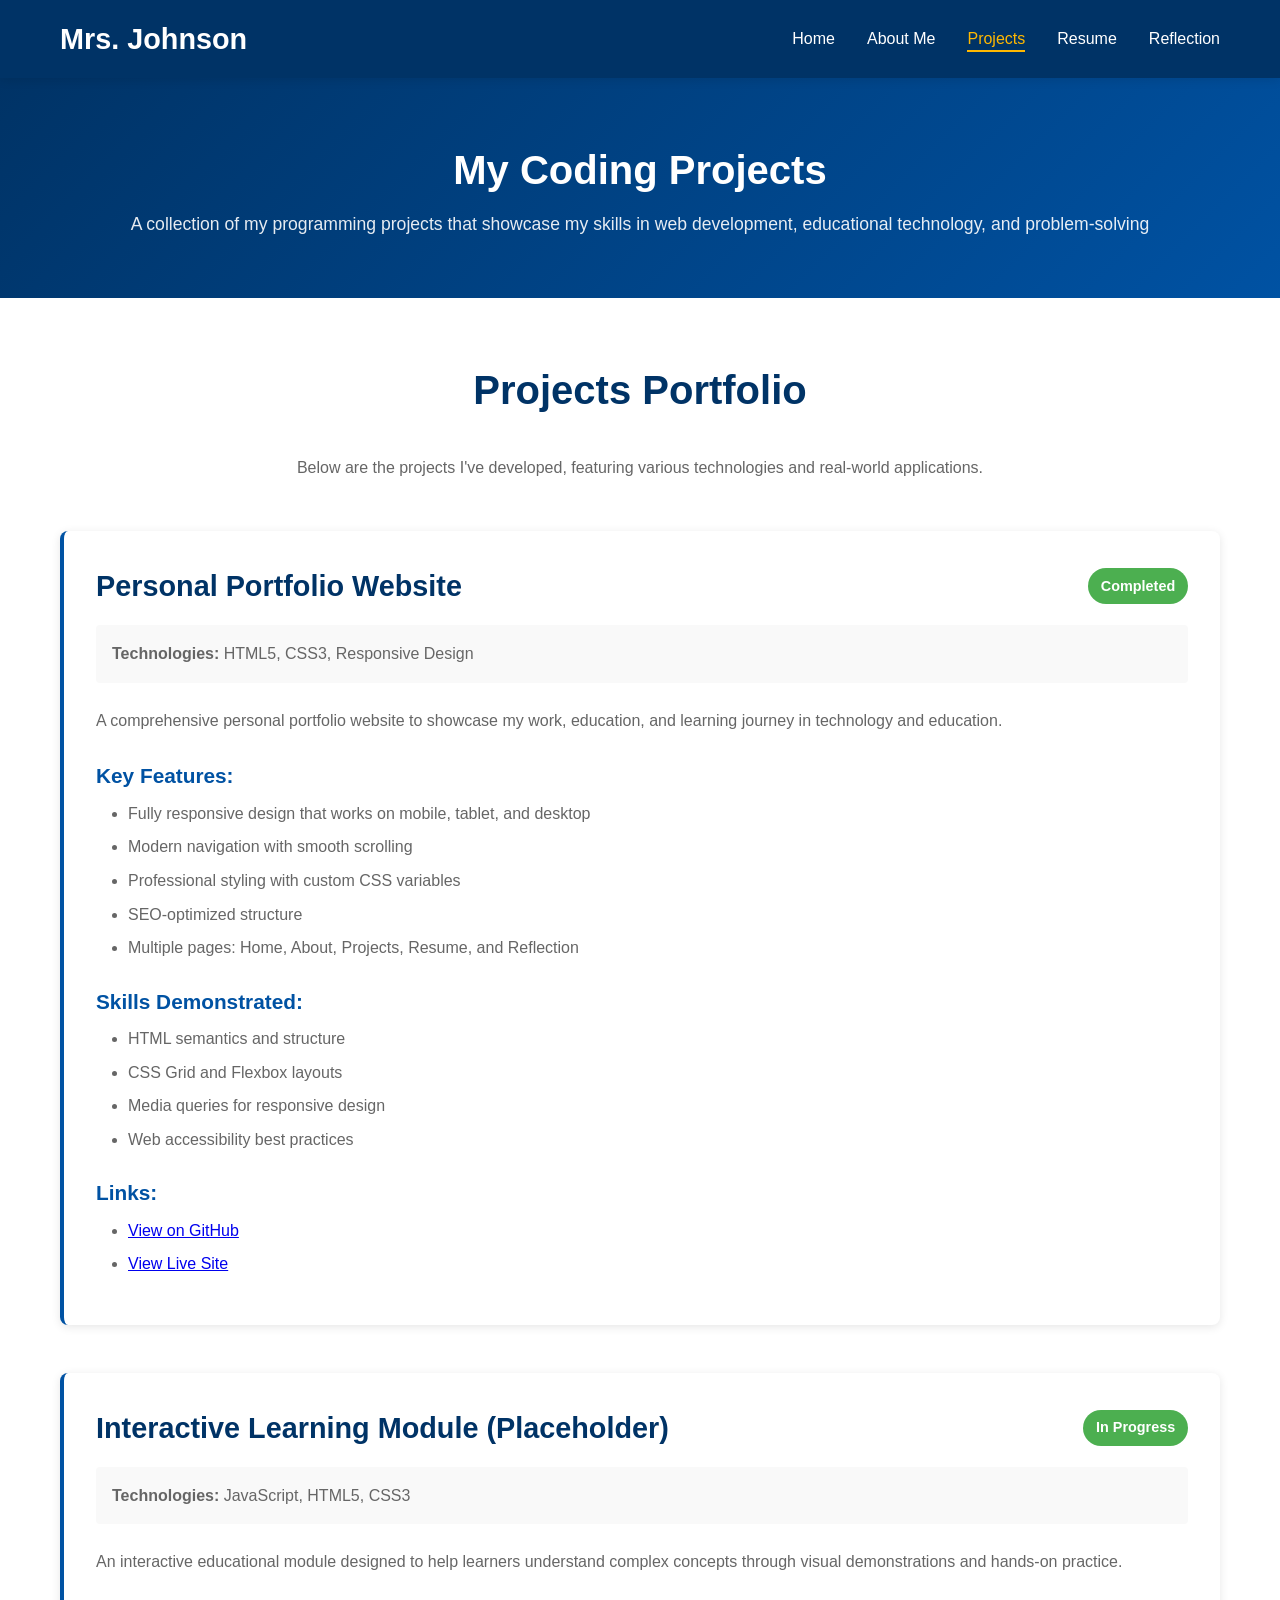
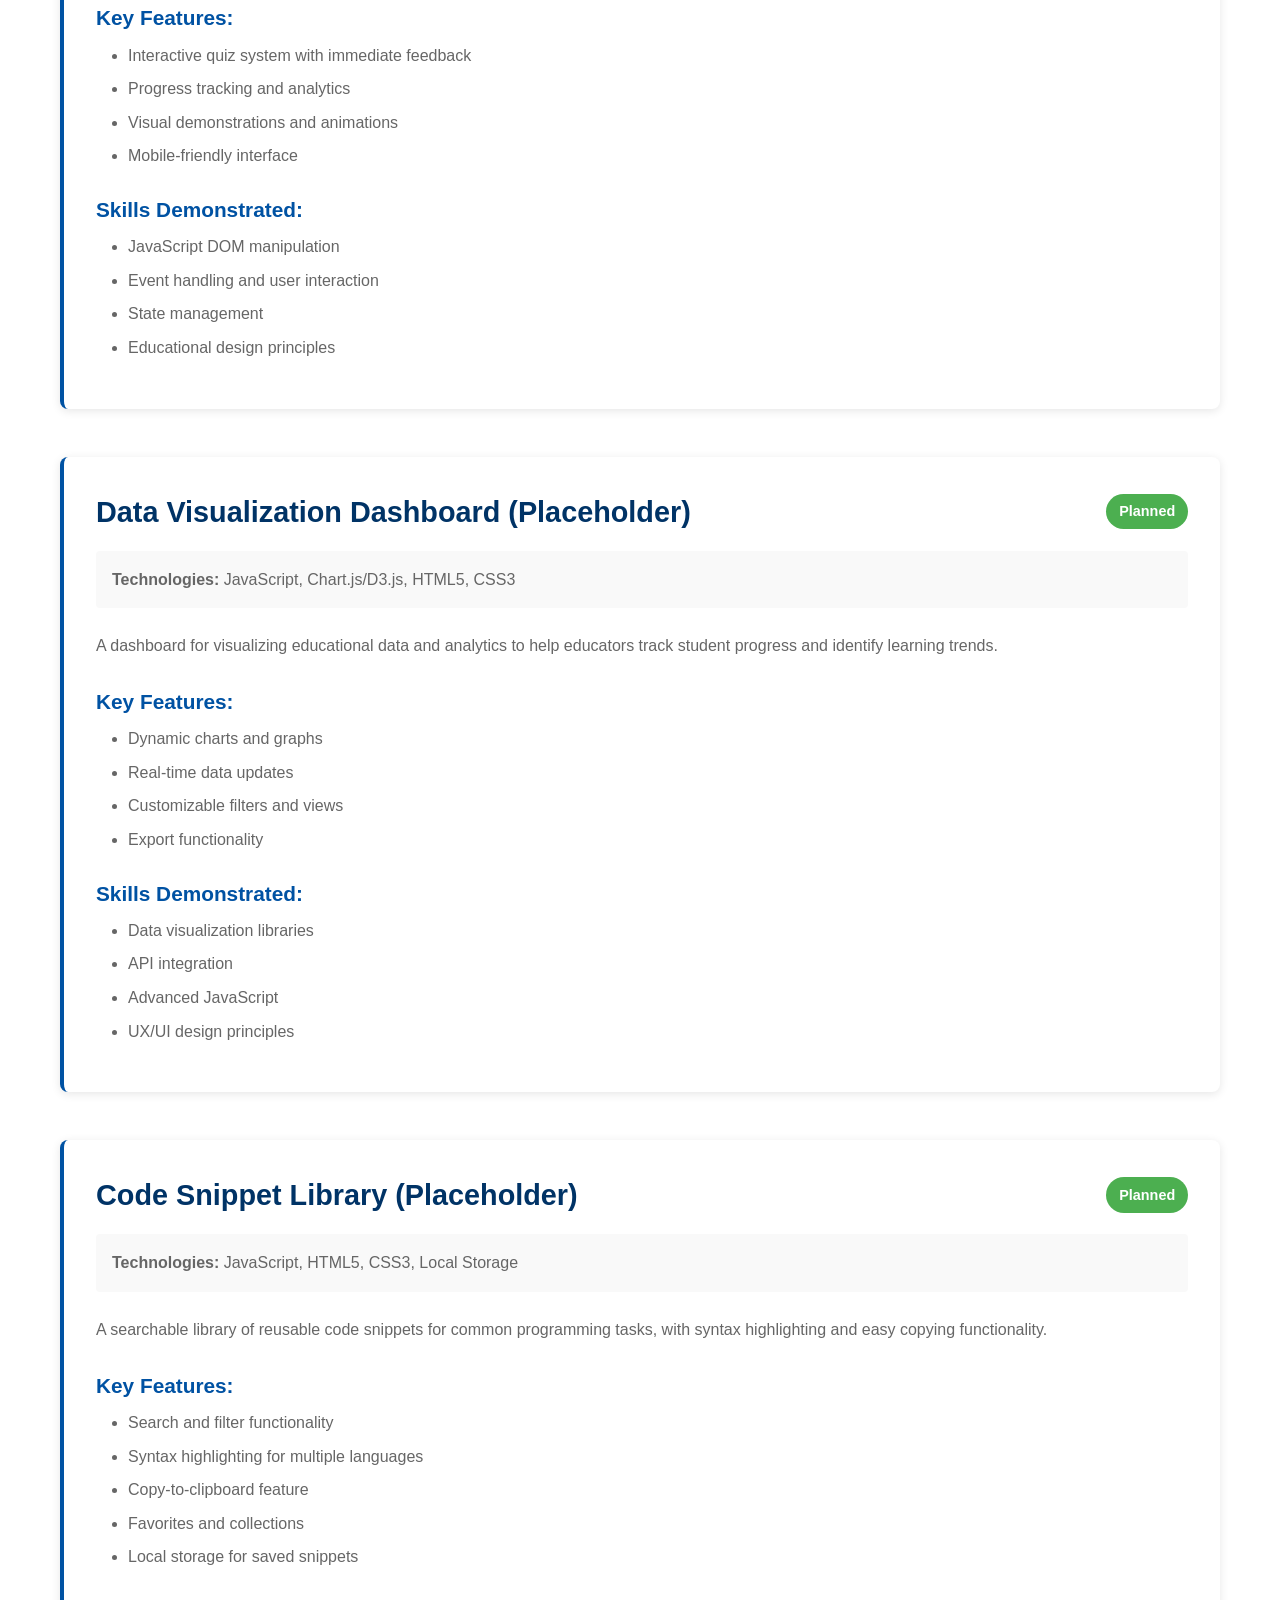
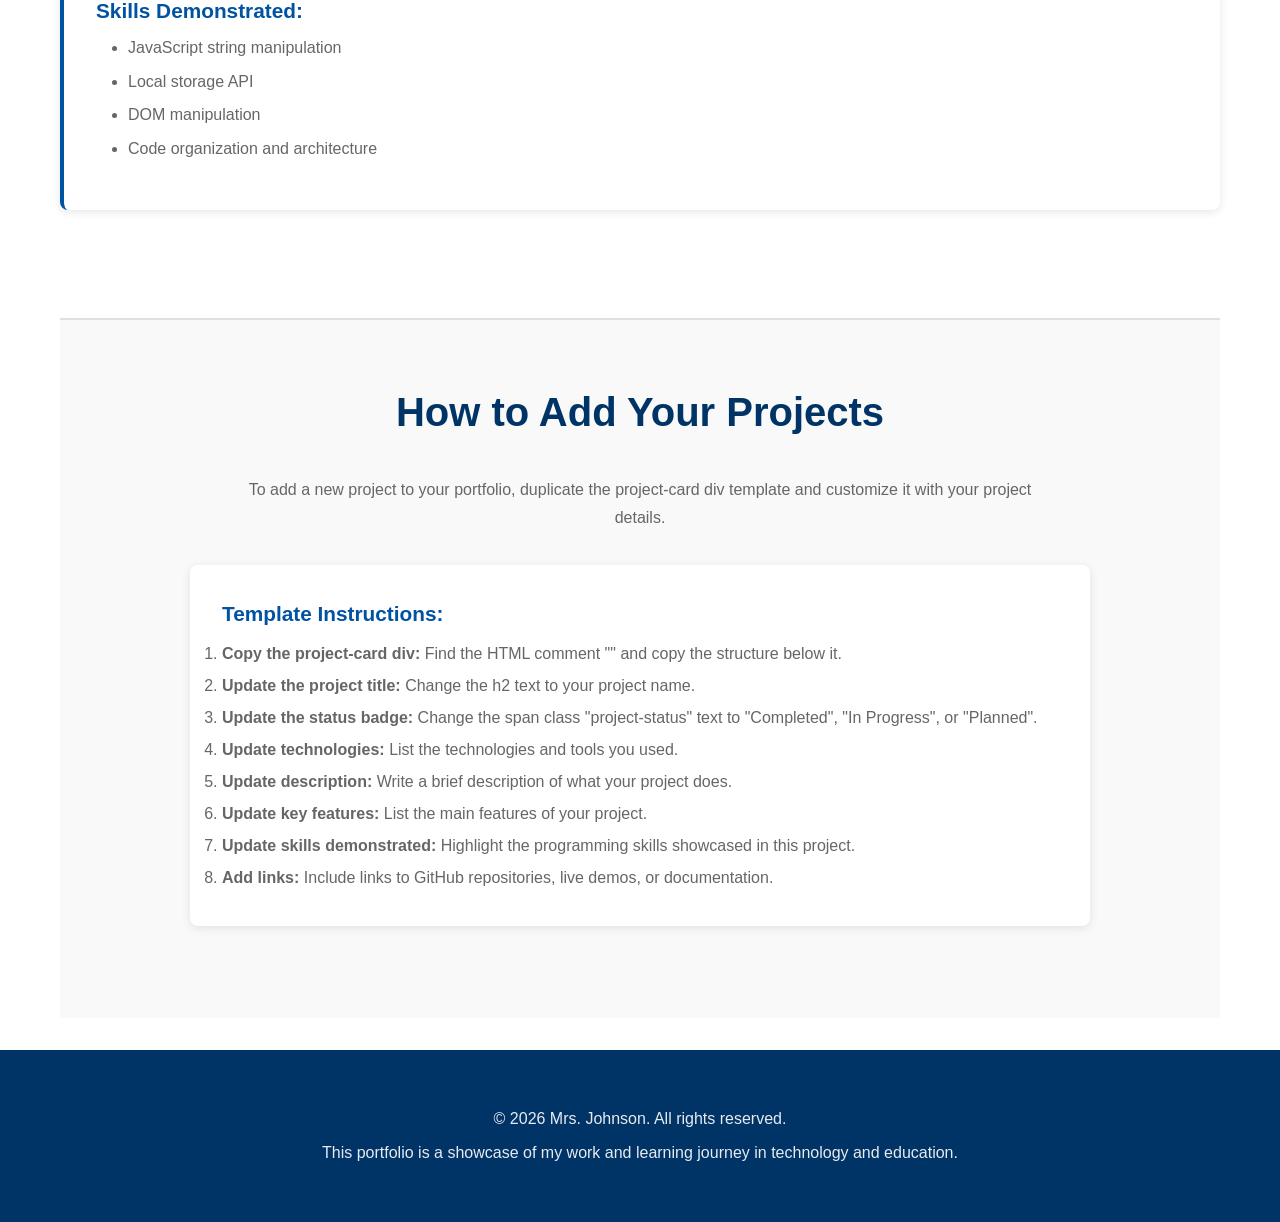
==== projects.html @ fbd7a747 "Create comprehensive projects portfolio page" ====
<!DOCTYPE html>
<html lang="en">
<head>
    <meta charset="UTF-8">
    <meta name="viewport" content="width=device-width, initial-scale=1.0">
    <title>My Projects - Mrs. Johnson's Portfolio</title>
    <link rel="stylesheet" href="styles.css">
</head>
<body>
    <nav class="navbar">
        <div class="container">
            <div class="logo">Mrs. Johnson</div>
            <ul class="nav-links">
                <li><a href="index.html">Home</a></li>
                <li><a href="about.html">About Me</a></li>
                <li><a href="projects.html" class="active">Projects</a></li>
                <li><a href="resume.html">Resume</a></li>
                <li><a href="reflection.html">Reflection</a></li>
            </ul>
        </div>
    </nav>

    <header class="page-header">
        <h1>My Coding Projects</h1>
        <p>A collection of my programming projects that showcase my skills in web development, educational technology, and problem-solving</p>
    </header>

    <main class="container">
        <section class="projects-section">
            <h2>Projects Portfolio</h2>
            <p style="text-align: center; color: var(--text-light); margin-bottom: 3rem;">
                Below are the projects I've developed, featuring various technologies and real-world applications.
            </p>

            <!-- TEMPLATE: Duplicate this entire project-card div to add new projects -->
            
            <!-- Project 1: Portfolio Website -->
            <div class="project-card">
                <div class="project-header">
                    <h2>Personal Portfolio Website</h2>
                    <span class="project-status">Completed</span>
                </div>
                <div class="project-tech">
                    <strong>Technologies:</strong> HTML5, CSS3, Responsive Design
                </div>
                <div class="project-details">
                    <p>A comprehensive personal portfolio website to showcase my work, education, and learning journey in technology and education.</p>
                    <h3>Key Features:</h3>
                    <ul>
                        <li>Fully responsive design that works on mobile, tablet, and desktop</li>
                        <li>Modern navigation with smooth scrolling</li>
                        <li>Professional styling with custom CSS variables</li>
                        <li>SEO-optimized structure</li>
                        <li>Multiple pages: Home, About, Projects, Resume, and Reflection</li>
                    </ul>
                    <h3>Skills Demonstrated:</h3>
                    <ul>
                        <li>HTML semantics and structure</li>
                        <li>CSS Grid and Flexbox layouts</li>
                        <li>Media queries for responsive design</li>
                        <li>Web accessibility best practices</li>
                    </ul>
                    <h3>Links:</h3>
                    <ul>
                        <li><a href="https://github.com/MrsJohnsonEdTech/.github.io" target="_blank">View on GitHub</a></li>
                        <li><a href="index.html" target="_blank">View Live Site</a></li>
                    </ul>
                </div>
            </div>

            <!-- Project 2: Interactive Learning Module -->
            <div class="project-card">
                <div class="project-header">
                    <h2>Interactive Learning Module (Placeholder)</h2>
                    <span class="project-status">In Progress</span>
                </div>
                <div class="project-tech">
                    <strong>Technologies:</strong> JavaScript, HTML5, CSS3
                </div>
                <div class="project-details">
                    <p>An interactive educational module designed to help learners understand complex concepts through visual demonstrations and hands-on practice.</p>
                    <h3>Key Features:</h3>
                    <ul>
                        <li>Interactive quiz system with immediate feedback</li>
                        <li>Progress tracking and analytics</li>
                        <li>Visual demonstrations and animations</li>
                        <li>Mobile-friendly interface</li>
                    </ul>
                    <h3>Skills Demonstrated:</h3>
                    <ul>
                        <li>JavaScript DOM manipulation</li>
                        <li>Event handling and user interaction</li>
                        <li>State management</li>
                        <li>Educational design principles</li>
                    </ul>
                </div>
            </div>

            <!-- Project 3: Data Visualization Tool -->
            <div class="project-card">
                <div class="project-header">
                    <h2>Data Visualization Dashboard (Placeholder)</h2>
                    <span class="project-status">Planned</span>
                </div>
                <div class="project-tech">
                    <strong>Technologies:</strong> JavaScript, Chart.js/D3.js, HTML5, CSS3
                </div>
                <div class="project-details">
                    <p>A dashboard for visualizing educational data and analytics to help educators track student progress and identify learning trends.</p>
                    <h3>Key Features:</h3>
                    <ul>
                        <li>Dynamic charts and graphs</li>
                        <li>Real-time data updates</li>
                        <li>Customizable filters and views</li>
                        <li>Export functionality</li>
                    </ul>
                    <h3>Skills Demonstrated:</h3>
                    <ul>
                        <li>Data visualization libraries</li>
                        <li>API integration</li>
                        <li>Advanced JavaScript</li>
                        <li>UX/UI design principles</li>
                    </ul>
                </div>
            </div>

            <!-- Project 4: Code Snippet Library -->
            <div class="project-card">
                <div class="project-header">
                    <h2>Code Snippet Library (Placeholder)</h2>
                    <span class="project-status">Planned</span>
                </div>
                <div class="project-tech">
                    <strong>Technologies:</strong> JavaScript, HTML5, CSS3, Local Storage
                </div>
                <div class="project-details">
                    <p>A searchable library of reusable code snippets for common programming tasks, with syntax highlighting and easy copying functionality.</p>
                    <h3>Key Features:</h3>
                    <ul>
                        <li>Search and filter functionality</li>
                        <li>Syntax highlighting for multiple languages</li>
                        <li>Copy-to-clipboard feature</li>
                        <li>Favorites and collections</li>
                        <li>Local storage for saved snippets</li>
                    </ul>
                    <h3>Skills Demonstrated:</h3>
                    <ul>
                        <li>JavaScript string manipulation</li>
                        <li>Local storage API</li>
                        <li>DOM manipulation</li>
                        <li>Code organization and architecture</li>
                    </ul>
                </div>
            </div>

            <!-- Add more projects as needed -->

        </section>

        <section class="adding-projects-section" style="background-color: var(--light-bg); padding: 60px 0; border-top: 1px solid var(--border-color);">
            <div class="container">
                <h2>How to Add Your Projects</h2>
                <p style="text-align: center; color: var(--text-light); max-width: 800px; margin: 2rem auto;">
                    To add a new project to your portfolio, duplicate the project-card div template and customize it with your project details.
                </p>
                <div style="background: white; padding: 2rem; border-radius: 8px; box-shadow: var(--shadow); max-width: 900px; margin: 2rem auto;">
                    <h3>Template Instructions:</h3>
                    <ol style="color: var(--text-light); line-height: 2;">
                        <li><strong>Copy the project-card div:</strong> Find the HTML comment "<!-- TEMPLATE: Duplicate this entire project-card div to add new projects -->" and copy the structure below it.</li>
                        <li><strong>Update the project title:</strong> Change the h2 text to your project name.</li>
                        <li><strong>Update the status badge:</strong> Change the span class "project-status" text to "Completed", "In Progress", or "Planned".</li>
                        <li><strong>Update technologies:</strong> List the technologies and tools you used.</li>
                        <li><strong>Update description:</strong> Write a brief description of what your project does.</li>
                        <li><strong>Update key features:</strong> List the main features of your project.</li>
                        <li><strong>Update skills demonstrated:</strong> Highlight the programming skills showcased in this project.</li>
                        <li><strong>Add links:</strong> Include links to GitHub repositories, live demos, or documentation.</li>
                    </ol>
                </div>
            </div>
        </section>
    </main>

    <footer>
        <div class="container">
            <p>&copy; 2026 Mrs. Johnson. All rights reserved.</p>
            <p>This portfolio is a showcase of my work and learning journey in technology and education.</p>
        </div>
    </footer>
</body>
</html>
---- styles.css ----
/* ===============================================
   GLOBAL STYLES & VARIABLES
   =============================================== */

* {
    margin: 0;
    padding: 0;
    box-sizing: border-box;
}

:root {
    --primary-color: #003366;
    --secondary-color: #0052A3;
    --accent-color: #FFB800;
    --light-bg: #F9F9F9;
    --text-color: #333;
    --text-light: #666;
    --border-color: #E0E0E0;
    --success-color: #4CAF50;
    --shadow: 0 2px 10px rgba(0, 0, 0, 0.1);
    --transition: all 0.3s ease;
}

body {
    font-family: 'Segoe UI', Tahoma, Geneva, Verdana, sans-serif;
    line-height: 1.6;
    color: var(--text-color);
    background-color: #fff;
}

.container {
    max-width: 1200px;
    margin: 0 auto;
    padding: 0 20px;
}

/* ===============================================
   NAVIGATION BAR
   =============================================== */

.navbar {
    background-color: var(--primary-color);
    padding: 1rem 0;
    position: sticky;
    top: 0;
    z-index: 100;
    box-shadow: var(--shadow);
}

.navbar .container {
    display: flex;
    justify-content: space-between;
    align-items: center;
}

.logo {
    font-size: 1.8rem;
    font-weight: bold;
    color: white;
    text-decoration: none;
}

.nav-links {
    display: flex;
    list-style: none;
    gap: 2rem;
}

.nav-links a {
    color: white;
    text-decoration: none;
    font-weight: 500;
    transition: var(--transition);
    position: relative;
}

.nav-links a:hover,
.nav-links a.active {
    color: var(--accent-color);
}

.nav-links a.active::after {
    content: '';
    position: absolute;
    bottom: -5px;
    left: 0;
    width: 100%;
    height: 2px;
    background-color: var(--accent-color);
}

/* ===============================================
   HERO SECTION
   =============================================== */

.hero {
    background: linear-gradient(135deg, var(--primary-color) 0%, var(--secondary-color) 100%);
    color: white;
    padding: 100px 20px;
    text-align: center;
}

.hero-content h1 {
    font-size: 3rem;
    margin-bottom: 1rem;
    animation: slideDown 0.6s ease-out;
}

.hero-content p {
    font-size: 1.3rem;
    margin-bottom: 2rem;
    animation: slideUp 0.6s ease-out 0.2s both;
}

@keyframes slideDown {
    from {
        opacity: 0;
        transform: translateY(-30px);
    }
    to {
        opacity: 1;
        transform: translateY(0);
    }
}

@keyframes slideUp {
    from {
        opacity: 0;
        transform: translateY(30px);
    }
    to {
        opacity: 1;
        transform: translateY(0);
    }
}

/* ===============================================
   BUTTONS & LINKS
   =============================================== */

.cta-button,
.btn {
    display: inline-block;
    padding: 12px 30px;
    background-color: var(--accent-color);
    color: var(--primary-color);
    text-decoration: none;
    border-radius: 5px;
    font-weight: 600;
    transition: var(--transition);
    border: 2px solid var(--accent-color);
    cursor: pointer;
}

.cta-button:hover,
.btn:hover {
    background-color: var(--primary-color);
    color: var(--accent-color);
    transform: translateY(-2px);
    box-shadow: 0 5px 15px rgba(0, 0, 0, 0.2);
}

/* ===============================================
   SECTION STYLES
   =============================================== */

.preview-section,
.goals-section,
.quick-nav,
.interests-section,
.hobbies-section,
.tech-interests-section,
.values-section,
.projects-section,
.resume-section,
.reflection-section,
.stats-section,
.key-takeaways,
.future-vision {
    padding: 60px 0;
    border-bottom: 1px solid var(--border-color);
}

.preview-section:last-child,
.goals-section:last-child,
.quick-nav:last-child,
.interests-section:last-child,
.hobbies-section:last-child,
.tech-interests-section:last-child,
.values-section:last-child,
.projects-section:last-child,
.resume-section:last-child,
.reflection-section:last-child,
.stats-section:last-child,
.key-takeaways:last-child,
.future-vision:last-child {
    border-bottom: none;
}

.preview-section,
.goals-section,
.quick-nav {
    background-color: var(--light-bg);
}

main.container > section:nth-child(even) {
    background-color: var(--light-bg);
}

section h2 {
    font-size: 2.5rem;
    margin-bottom: 2rem;
    color: var(--primary-color);
    text-align: center;
}

section h3 {
    font-size: 1.3rem;
    color: var(--secondary-color);
    margin-bottom: 0.5rem;
}

section p {
    color: var(--text-light);
    margin-bottom: 1rem;
    line-height: 1.8;
}

/* ===============================================
   PAGE HEADER
   =============================================== */

.page-header {
    background: linear-gradient(135deg, var(--primary-color) 0%, var(--secondary-color) 100%);
    color: white;
    padding: 60px 20px;
    text-align: center;
}

.page-header h1 {
    font-size: 2.5rem;
    margin-bottom: 0.5rem;
}

.page-header p {
    font-size: 1.1rem;
    color: rgba(255, 255, 255, 0.9);
}

/* ===============================================
   GRID LAYOUTS
   =============================================== */

.goals-grid,
.interests-grid,
.values-grid,
.quick-nav-links,
.stats-grid {
    display: grid;
    grid-template-columns: repeat(auto-fit, minmax(250px, 1fr));
    gap: 2rem;
    margin-bottom: 2rem;
}

.goals-grid {
    grid-template-columns: repeat(auto-fit, minmax(250px, 1fr));
}

.stats-grid {
    grid-template-columns: repeat(auto-fit, minmax(180px, 1fr));
}

/* ===============================================
   CARD STYLES
   =============================================== */

.goal-card,
.interest-card,
.value-card,
.stat-card,
.takeaway-card {
    background: white;
    padding: 2rem;
    border-radius: 8px;
    box-shadow: var(--shadow);
    transition: var(--transition);
    border-left: 4px solid var(--accent-color);
}

.goal-card:hover,
.interest-card:hover,
.value-card:hover,
.stat-card:hover,
.takeaway-card:hover {
    transform: translateY(-5px);
    box-shadow: 0 5px 20px rgba(0, 0, 0, 0.15);
}

.goal-card h3,
.interest-card h3,
.value-card h3,
.stat-card h3 {
    color: var(--secondary-color);
    margin-bottom: 1rem;
}

.stat-card h3 {
    font-size: 2.5rem;
    color: var(--accent-color);
    margin-bottom: 0.5rem;
}

.stat-card p {
    font-weight: 600;
    color: var(--secondary-color);
}

/* ===============================================
   QUICK NAVIGATION LINKS
   =============================================== */

.quick-link {
    background: white;
    padding: 2rem;
    border-radius: 8px;
    text-decoration: none;
    box-shadow: var(--shadow);
    transition: var(--transition);
    display: block;
}

.quick-link:hover {
    transform: translateY(-5px);
    box-shadow: 0 5px 20px rgba(0, 0, 0, 0.15);
}

.quick-link h3 {
    color: var(--primary-color);
    margin-bottom: 0.5rem;
}

.quick-link p {
    color: var(--text-light);
    margin: 0;
}

/* ===============================================
   ABOUT PAGE STYLES
   =============================================== */

.about-section {
    text-align: center;
    margin-bottom: 3rem;
}

.about-section p {
    font-size: 1.1rem;
    max-width: 800px;
    margin: 1rem auto;
}

.hobbies-list,
.interests-list {
    list-style: none;
    max-width: 800px;
    margin: 0 auto 2rem;
}

.hobbies-list li,
.interests-list li {
    padding: 0.8rem 0;
    padding-left: 2rem;
    position: relative;
    color: var(--text-light);
}

.hobbies-list li::before,
.interests-list li::before {
    content: '✓';
    position: absolute;
    left: 0;
    color: var(--accent-color);
    font-weight: bold;
    font-size: 1.2rem;
}

.tech-category {
    background: white;
    padding: 1.5rem;
    margin-bottom: 1.5rem;
    border-radius: 8px;
    box-shadow: var(--shadow);
    max-width: 600px;
    margin-left: auto;
    margin-right: auto;
}

.tech-category h3 {
    margin-top: 0;
    border-bottom: 2px solid var(--accent-color);
    padding-bottom: 0.5rem;
}

.tech-category ul {
    list-style: none;
    display: grid;
    grid-template-columns: repeat(auto-fill, minmax(150px, 1fr));
    gap: 0.5rem;
}

.tech-category li {
    padding: 0.5rem;
    background-color: var(--light-bg);
    border-radius: 4px;
    border-left: 3px solid var(--secondary-color);
    color: var(--text-color);
}

/* ===============================================
   PROJECTS PAGE STYLES
   =============================================== */

.project-card {
    background: white;
    padding: 2rem;
    margin-bottom: 3rem;
    border-radius: 8px;
    box-shadow: var(--shadow);
    border-left: 4px solid var(--secondary-color);
}

.project-header {
    display: flex;
    justify-content: space-between;
    align-items: center;
    margin-bottom: 1rem;
    flex-wrap: wrap;
    gap: 1rem;
}

.project-header h2 {
    margin: 0;
    font-size: 1.8rem;
    color: var(--primary-color);
}

.project-status {
    background-color: var(--success-color);
    color: white;
    padding: 0.4rem 0.8rem;
    border-radius: 20px;
    font-size: 0.9rem;
    font-weight: 600;
}

.project-tech {
    background-color: var(--light-bg);
    padding: 1rem;
    border-radius: 4px;
    margin-bottom: 1.5rem;
    color: var(--text-light);
}

.project-details h3 {
    margin-top: 1.5rem;
    margin-bottom: 0.5rem;
    color: var(--secondary-color);
}

.project-details ul {
    margin-left: 2rem;
    margin-bottom: 1rem;
    color: var(--text-light);
}

.project-details li {
    margin-bottom: 0.5rem;
    line-height: 1.6;
}

.project-details strong {
    color: var(--primary-color);
}

/* ===============================================
   RESUME PAGE STYLES
   =============================================== */

.resume-item {
    background: white;
    padding: 1.5rem;
    margin-bottom: 1.5rem;
    border-radius: 8px;
    box-shadow: var(--shadow);
    border-left: 3px solid var(--accent-color);
}

.resume-header {
    display: flex;
    justify-content: space-between;
    align-items: flex-start;
    margin-bottom: 0.5rem;
    flex-wrap: wrap;
    gap: 1rem;
}

.resume-header h3 {
    margin: 0;
    color: var(--primary-color);
}

.date {
    background-color: var(--secondary-color);
    color: white;
    padding: 0.4rem 0.8rem;
    border-radius: 4px;
    font-size: 0.85rem;
    font-weight: 600;
    white-space: nowrap;
}

.institution,
.organization {
    color: var(--secondary-color);
    font-weight: 600;
    margin: 0.3rem 0;
}

.resume-item ul {
    margin: 1rem 0 0 2rem;
    color: var(--text-light);
}

.resume-item li {
    margin-bottom: 0.5rem;
    line-height: 1.6;
}

.skills-category {
    background: white;
    padding: 1.5rem;
    margin-bottom: 1.5rem;
    border-radius: 8px;
    box-shadow: var(--shadow);
}

.skills-category h3 {
    margin-top: 0;
    margin-bottom: 1rem;
    border-bottom: 2px solid var(--accent-color);
    padding-bottom: 0.5rem;
}

.skills-list {
    display: flex;
    flex-wrap: wrap;
    gap: 0.8rem;
}

.skill {
    background-color: var(--secondary-color);
    color: white;
    padding: 0.6rem 1.2rem;
    border-radius: 25px;
    font-size: 0.95rem;
    font-weight: 500;
    transition: var(--transition);
}

.skill:hover {
    background-color: var(--primary-color);
    transform: scale(1.05);
}

/* ===============================================
   REFLECTION PAGE STYLES
   =============================================== */

.reflection-content p {
    font-size: 1.05rem;
    line-height: 1.8;
    margin-bottom: 1.5rem;
    text-align: justify;
    max-width: 900px;
    margin-left: auto;
    margin-right: auto;
}

.takeaway-card {
    border-left: 4px solid var(--secondary-color);
}

.takeaway-card h3 {
    margin-top: 0;
}

.future-vision {
    text-align: center;
}

.future-vision p {
    font-size: 1.1rem;
    max-width: 800px;
    margin: 1rem auto;
}

/* ===============================================
   FOOTER
   =============================================== */

footer {
    background-color: var(--primary-color);
    color: white;
    padding: 3rem 0;
    text-align: center;
    margin-top: 2rem;
}

footer p {
    margin: 0.5rem 0;
    color: rgba(255, 255, 255, 0.9);
}

/* ===============================================
   RESPONSIVE DESIGN
   =============================================== */

@media (max-width: 1024px) {
    .goals-grid,
    .interests-grid,
    .values-grid,
    .stats-grid {
        grid-template-columns: repeat(2, 1fr);
    }

    .quick-nav-links {
        grid-template-columns: 1fr;
    }

    section h2 {
        font-size: 2rem;
    }

    .hero-content h1 {
        font-size: 2.2rem;
    }
}

@media (max-width: 768px) {
    .nav-links {
        gap: 1rem;
        font-size: 0.95rem;
    }

    .goals-grid,
    .interests-grid,
    .values-grid,
    .stats-grid {
        grid-template-columns: 1fr;
    }

    section h2 {
        font-size: 1.8rem;
    }

    .hero-content h1 {
        font-size: 1.8rem;
    }

    .hero-content p {
        font-size: 1.1rem;
    }

    .project-header,
    .resume-header {
        flex-direction: column;
        align-items: flex-start;
    }

    .project-header h2,
    .resume-header h3 {
        flex: 1;
    }

    .date,
    .project-status {
        align-self: flex-start;
    }

    .tech-category ul {
        grid-template-columns: repeat(auto-fill, minmax(120px, 1fr));
    }

    .page-header {
        padding: 40px 20px;
    }

    .page-header h1 {
        font-size: 1.8rem;
    }
}

@media (max-width: 480px) {
    .nav-links {
        gap: 0.5rem;
        font-size: 0.85rem;
    }

    .logo {
        font-size: 1.4rem;
    }

    section h2 {
        font-size: 1.5rem;
    }

    .hero-content h1 {
        font-size: 1.5rem;
    }

    .hero-content p {
        font-size: 1rem;
    }

    .goal-card,
    .interest-card,
    .value-card,
    .stat-card,
    .takeaway-card,
    .project-card,
    .resume-item,
    .skills-category {
        padding: 1rem;
    }

    .tech-category {
        padding: 1rem;
    }

    .tech-category ul {
        grid-template-columns: 1fr;
    }

    .skills-list {
        gap: 0.5rem;
    }

    .skill {
        padding: 0.5rem 1rem;
        font-size: 0.85rem;
    }

    .cta-button,
    .btn {
        padding: 10px 20px;
        font-size: 0.9rem;
    }

    .hero {
        padding: 50px 20px;
    }

    .page-header {
        padding: 30px 20px;
    }

    .page-header h1 {
        font-size: 1.5rem;
    }

    section {
        padding: 40px 0 !important;
    }

    .reflection-content p {
        font-size: 1rem;
        text-align: left;
    }
}

/* ===============================================
   UTILITY CLASSES
   =============================================== */

.text-center {
    text-align: center;
}

.margin-top {
    margin-top: 2rem;
}

.margin-bottom {
    margin-bottom: 2rem;
}
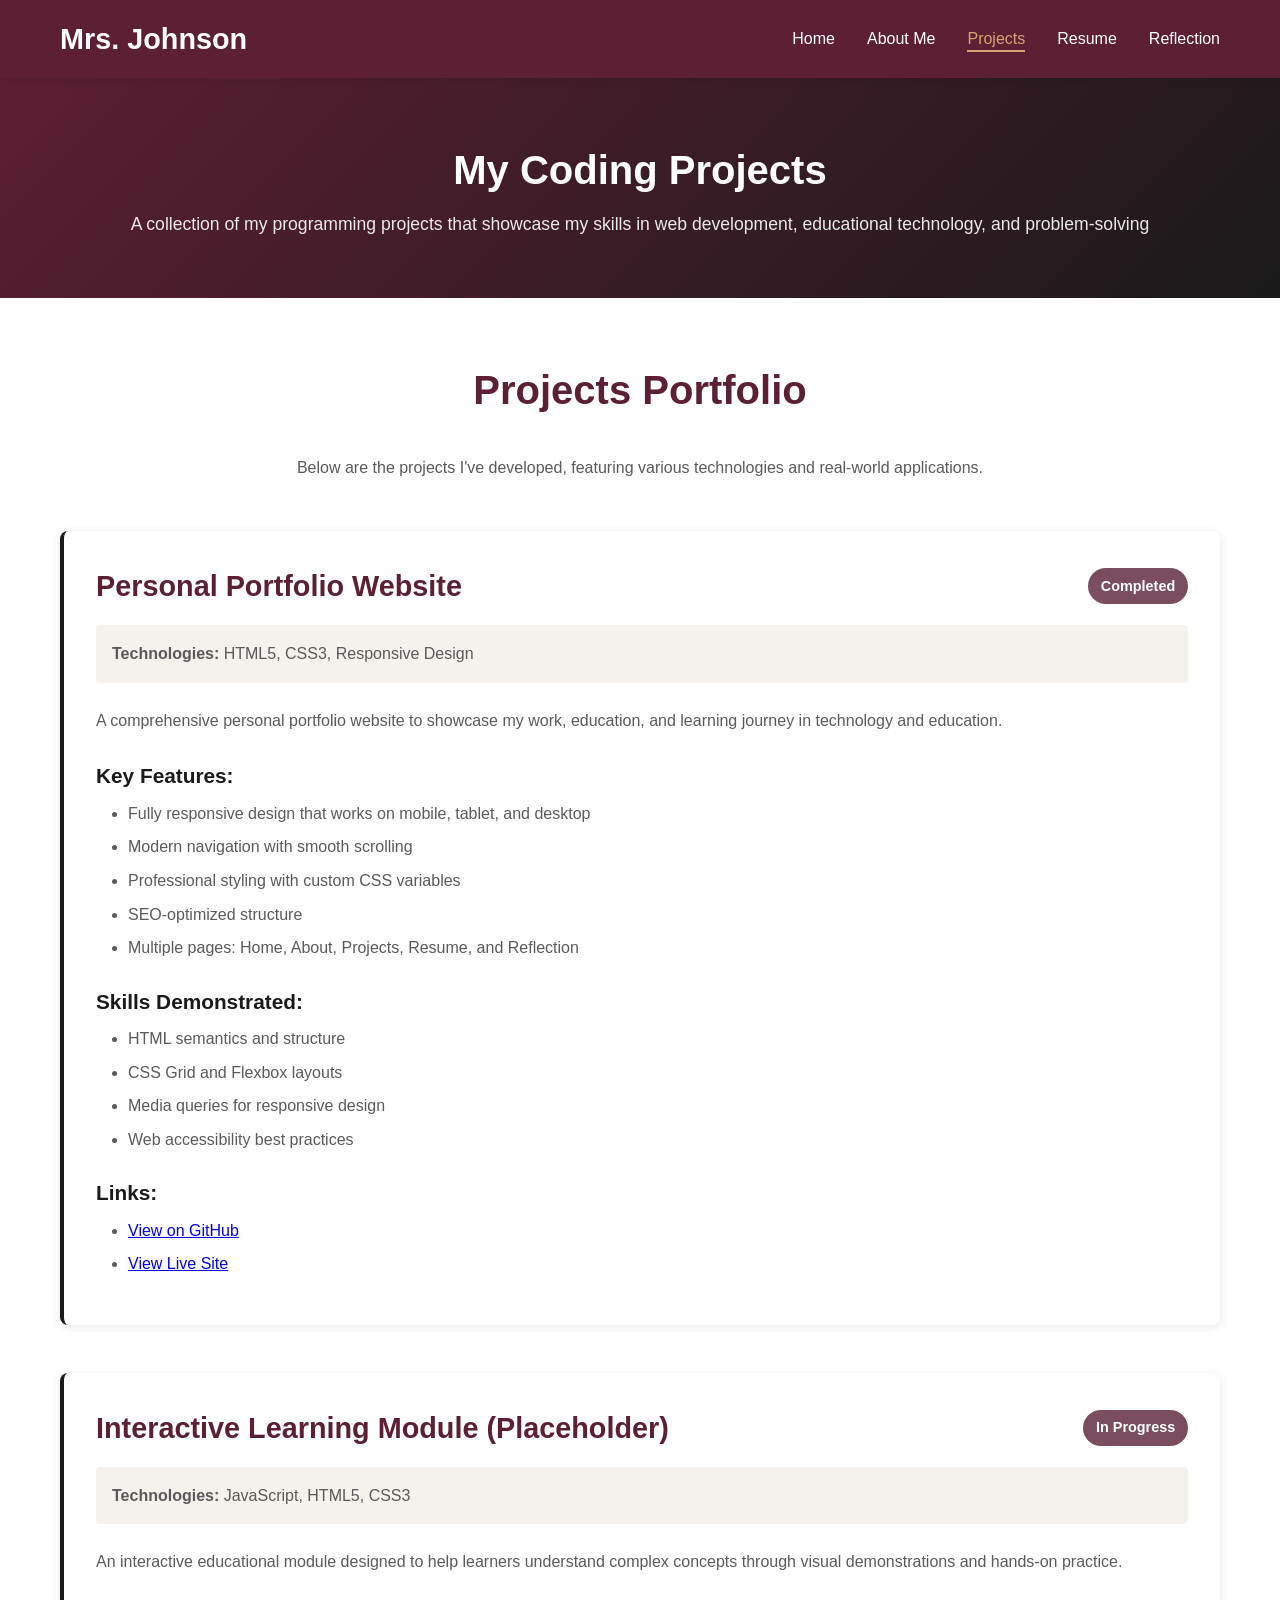
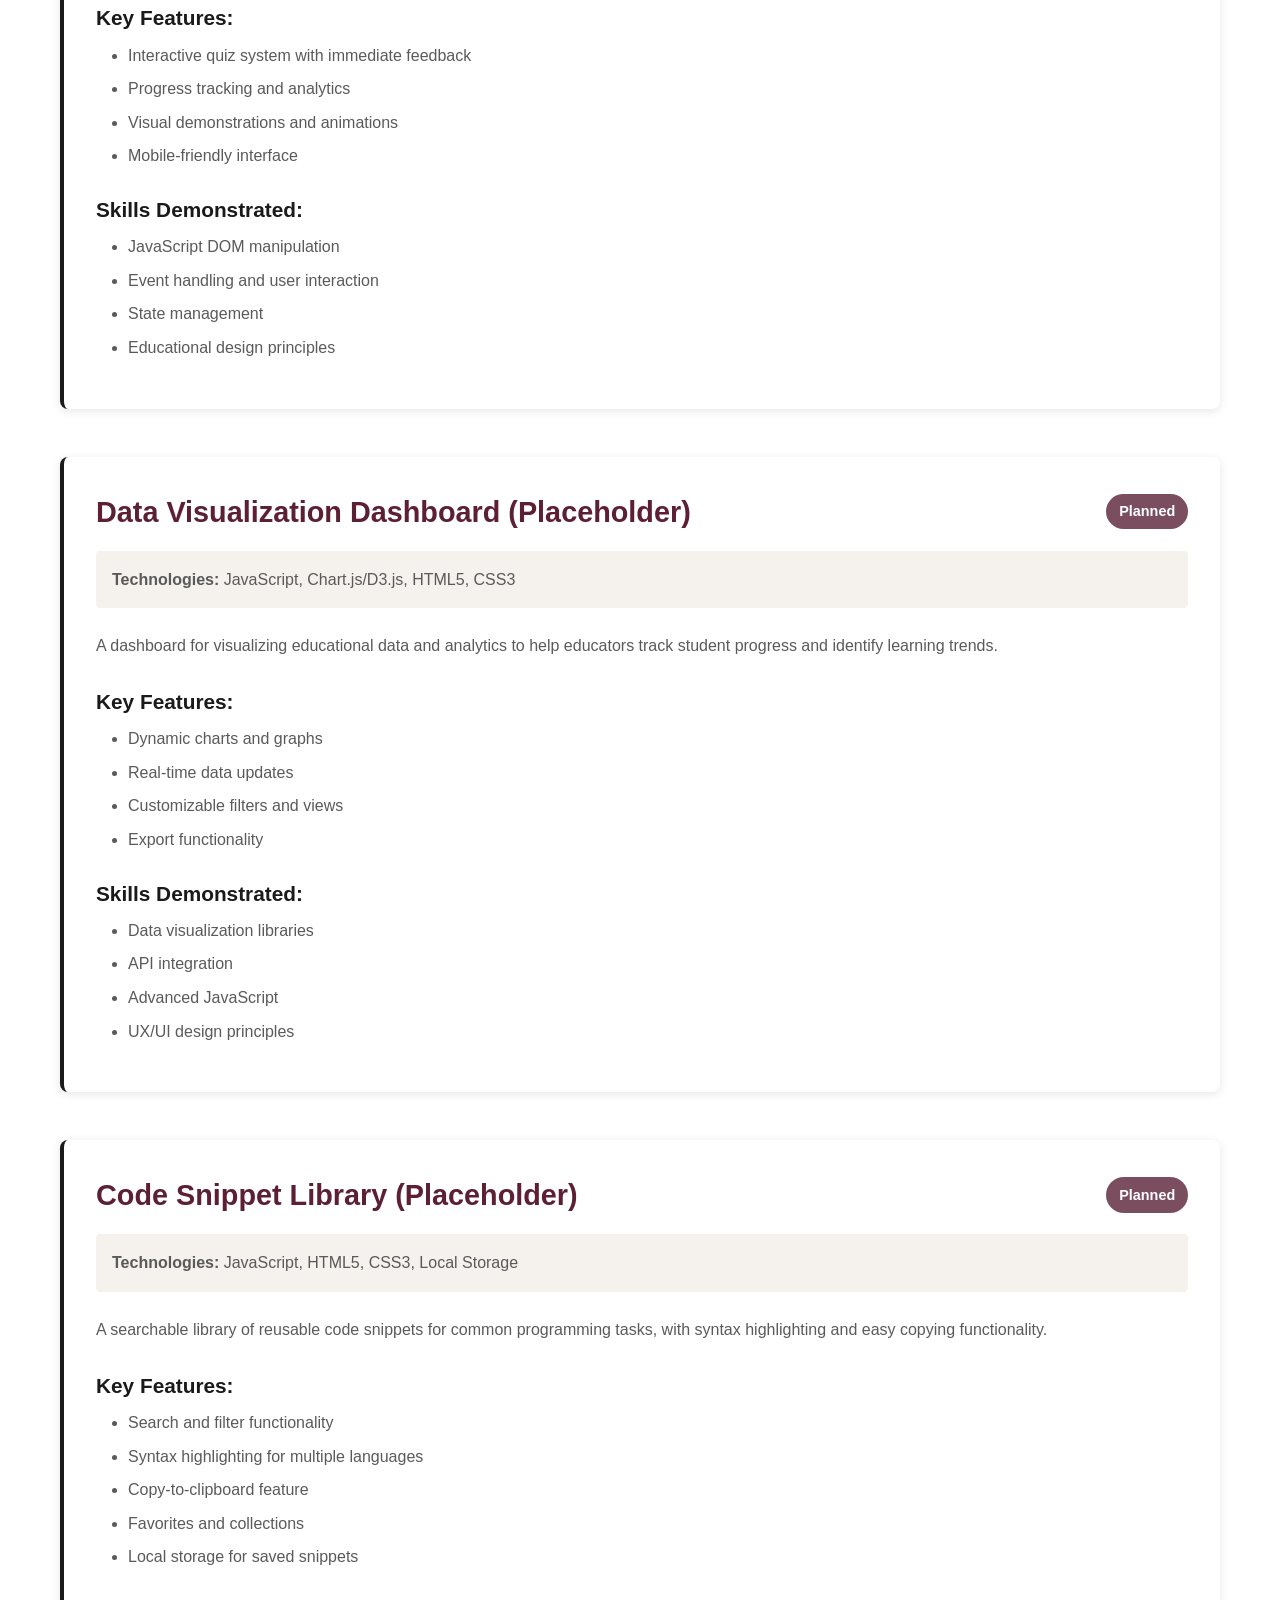
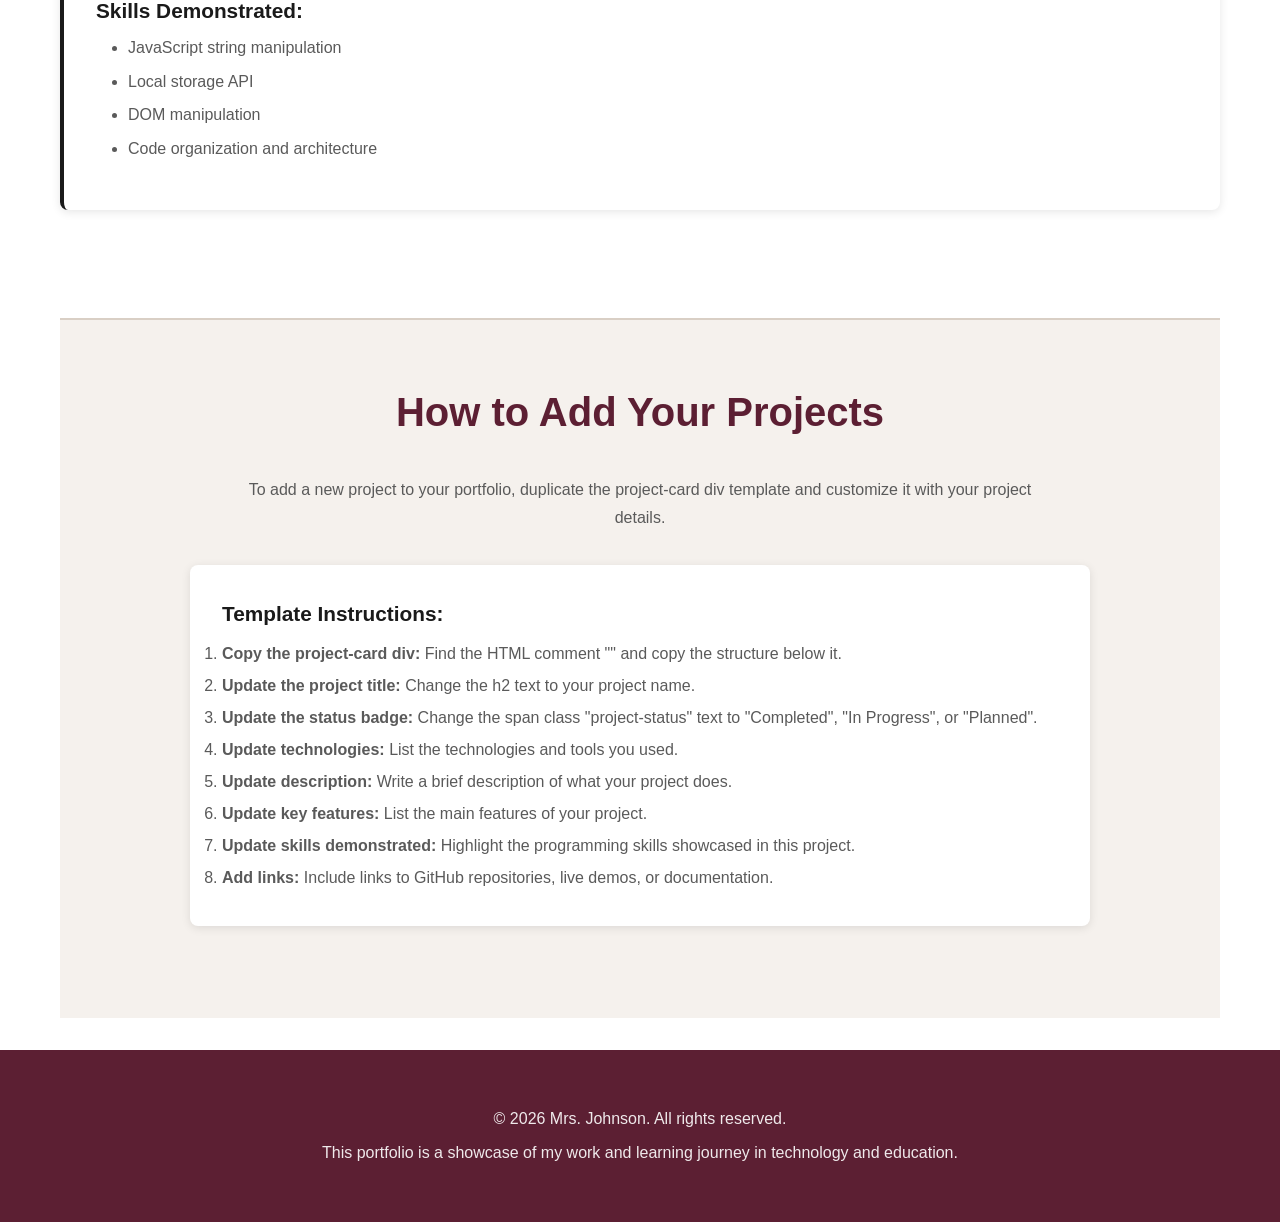
==== commit d487b944: "Update title in projects.html" ====
--- a/projects.html
+++ b/projects.html
@@ -3,7 +3,7 @@
 <head>
     <meta charset="UTF-8">
     <meta name="viewport" content="width=device-width, initial-scale=1.0">
-    <title>My Projects - Mrs. Johnson's Portfolio</title>
+    <title>Mrs. Johnson's Cool</title>
     <link rel="stylesheet" href="styles.css">
 </head>
 <body>
@@ -187,4 +187,4 @@
         </div>
     </footer>
 </body>
-</html>+</html>
--- a/styles.css
+++ b/styles.css
@@ -9,14 +9,14 @@
 }
 
 :root {
-    --primary-color: #003366;
-    --secondary-color: #0052A3;
-    --accent-color: #FFB800;
-    --light-bg: #F9F9F9;
-    --text-color: #333;
-    --text-light: #666;
-    --border-color: #E0E0E0;
-    --success-color: #4CAF50;
+    --primary-color: #5c1f33;        /* Deep burgundy - navigation, headers, footers */
+    --secondary-color: #1a1a1a;      /* Black - subheadings, accents */
+    --accent-color: #d4a574;         /* Beige - highlights, buttons, accents */
+    --light-bg: #f5f1ed;             /* Light beige - background sections */
+    --text-color: #2b2b2b;           /* Dark gray - main text */
+    --text-light: #5a5a5a;           /* Medium gray - secondary text */
+    --border-color: #d9cfc5;         /* Soft beige-gray - borders */
+    --success-color: #7a4d5f;        /* Muted burgundy - status badges */
     --shadow: 0 2px 10px rgba(0, 0, 0, 0.1);
     --transition: all 0.3s ease;
 }
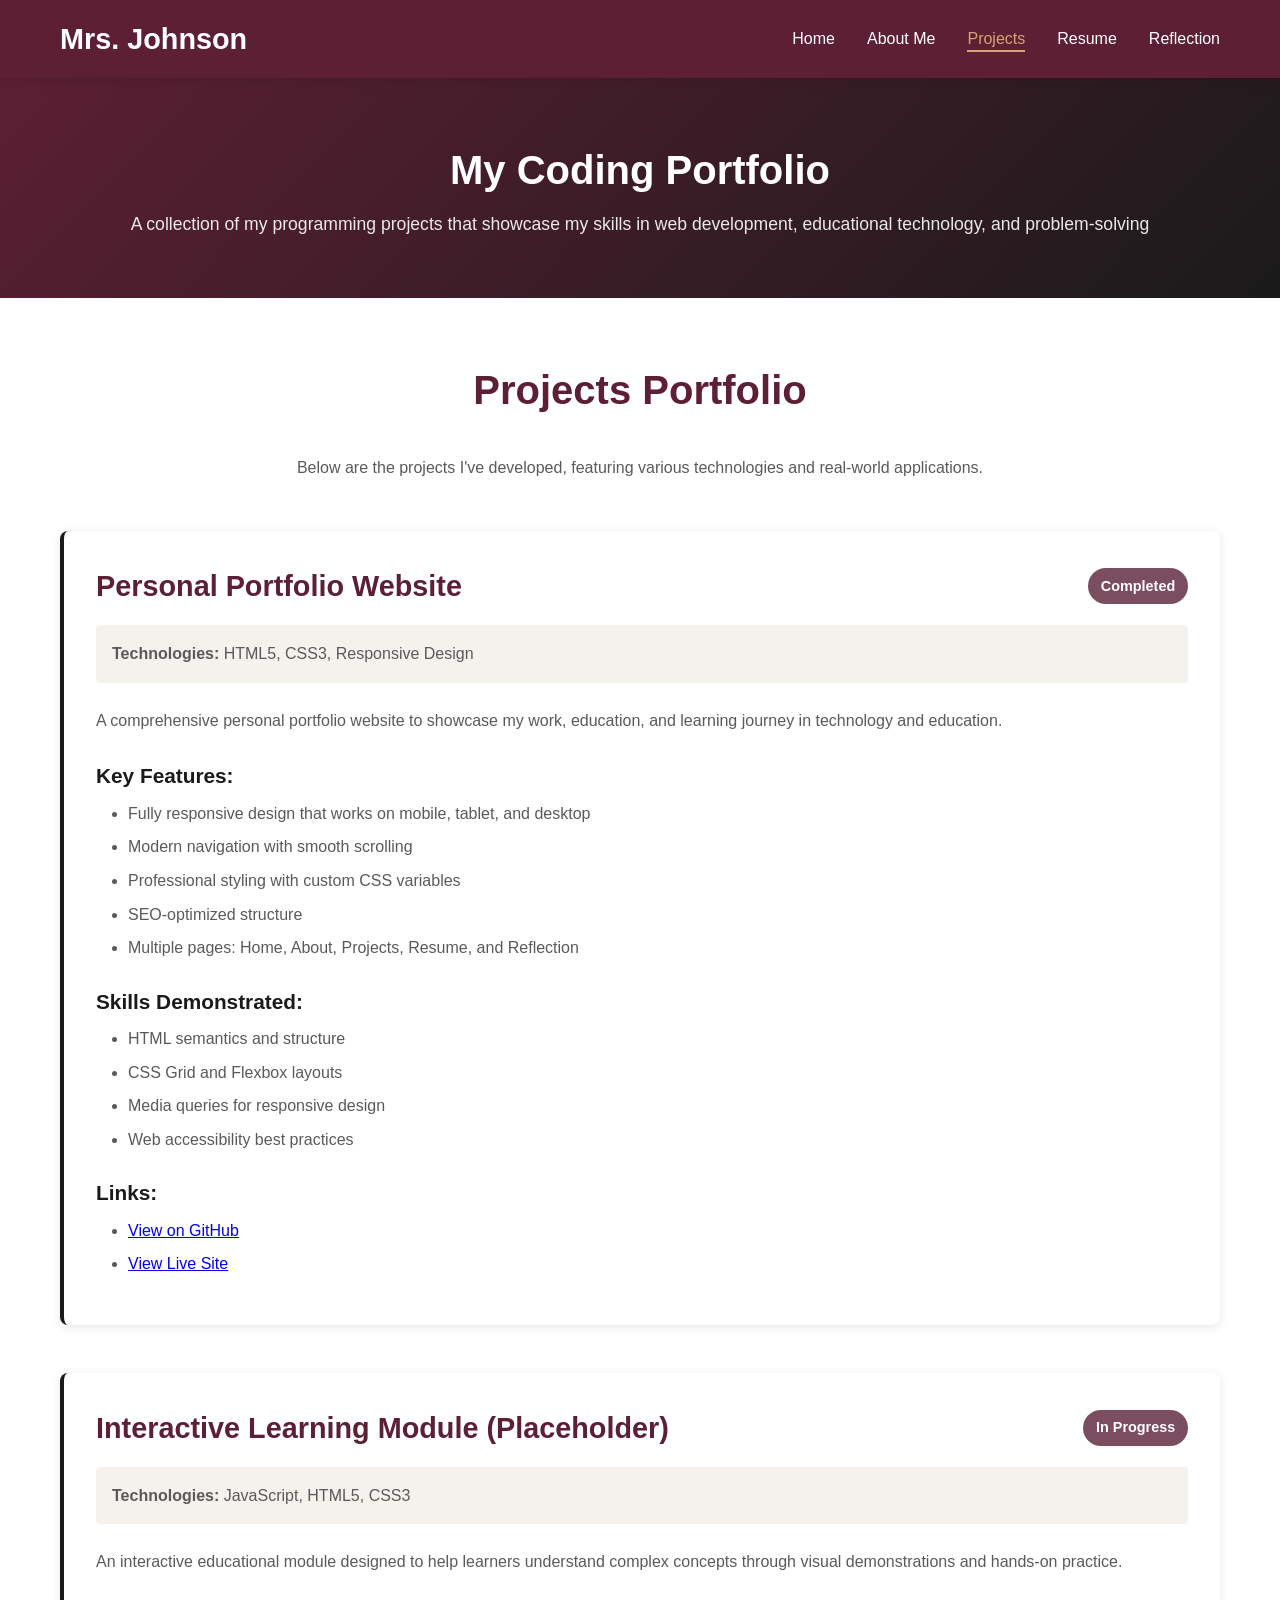
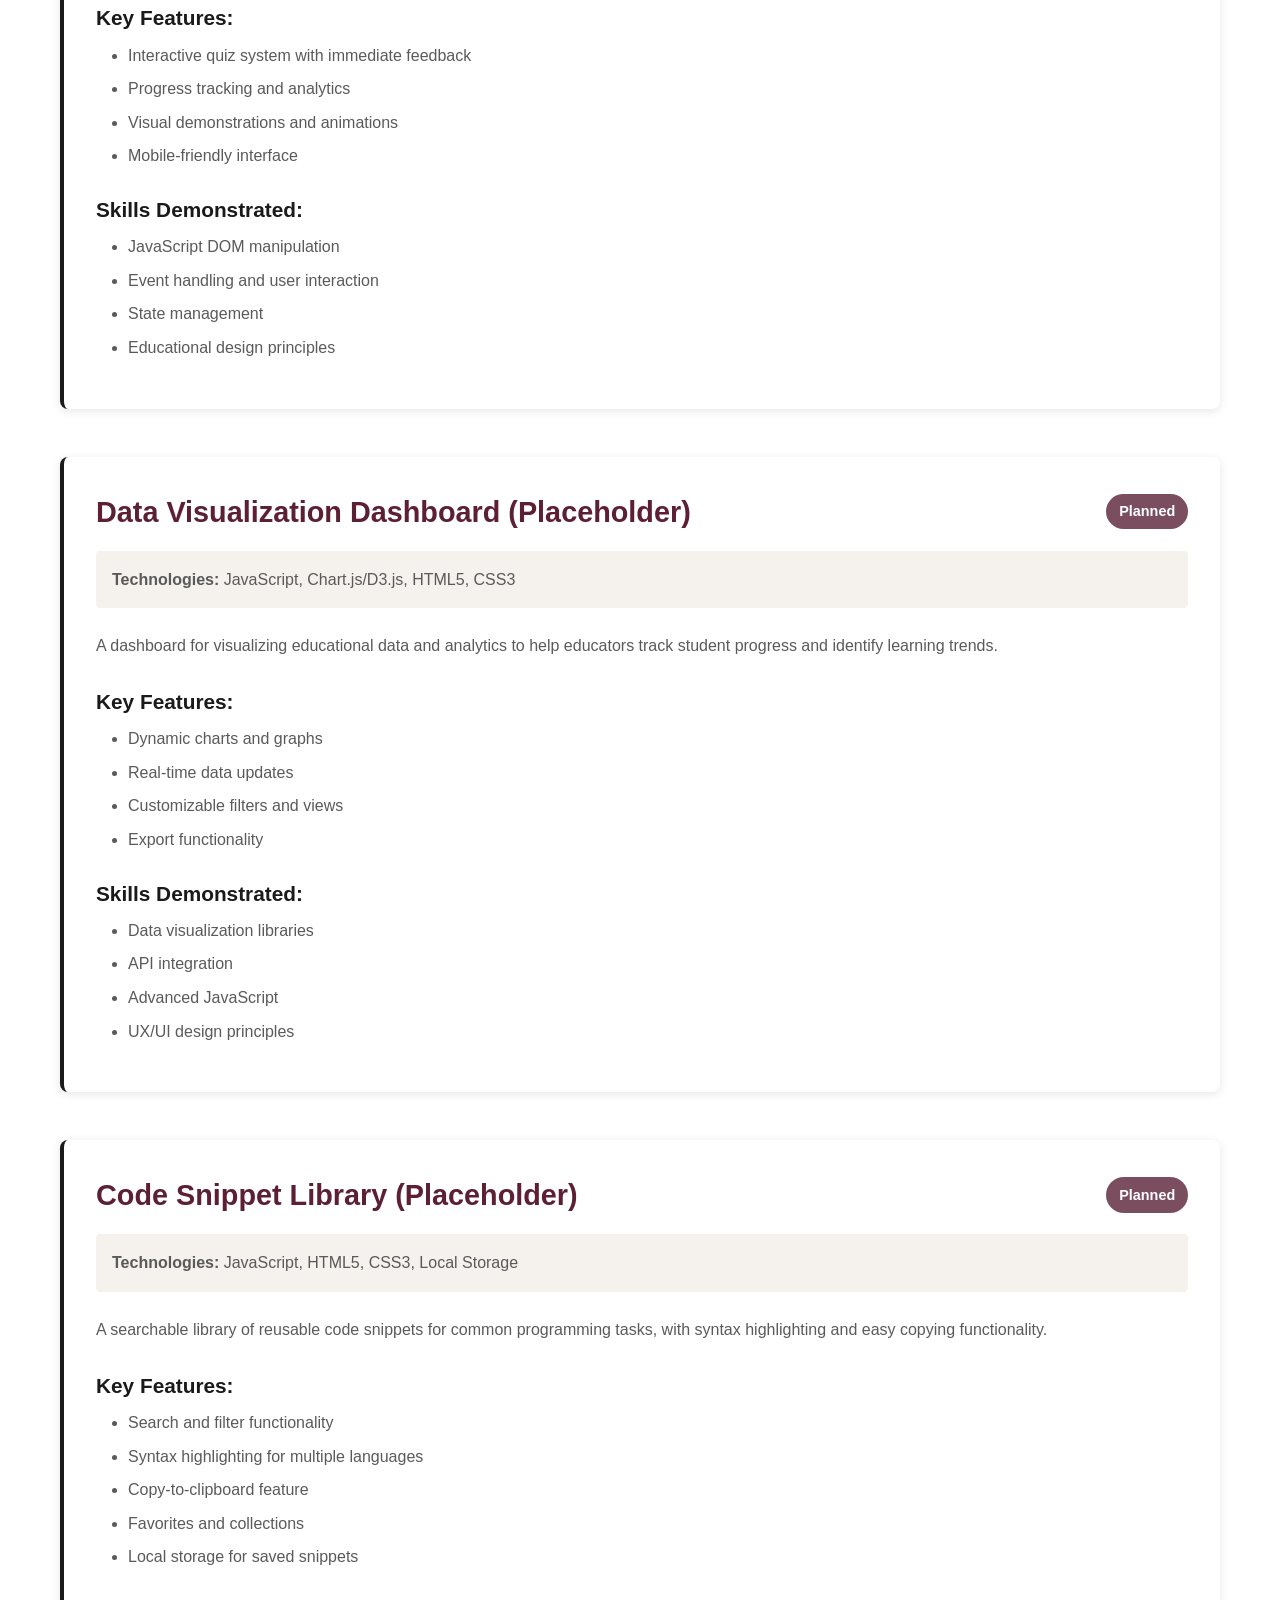
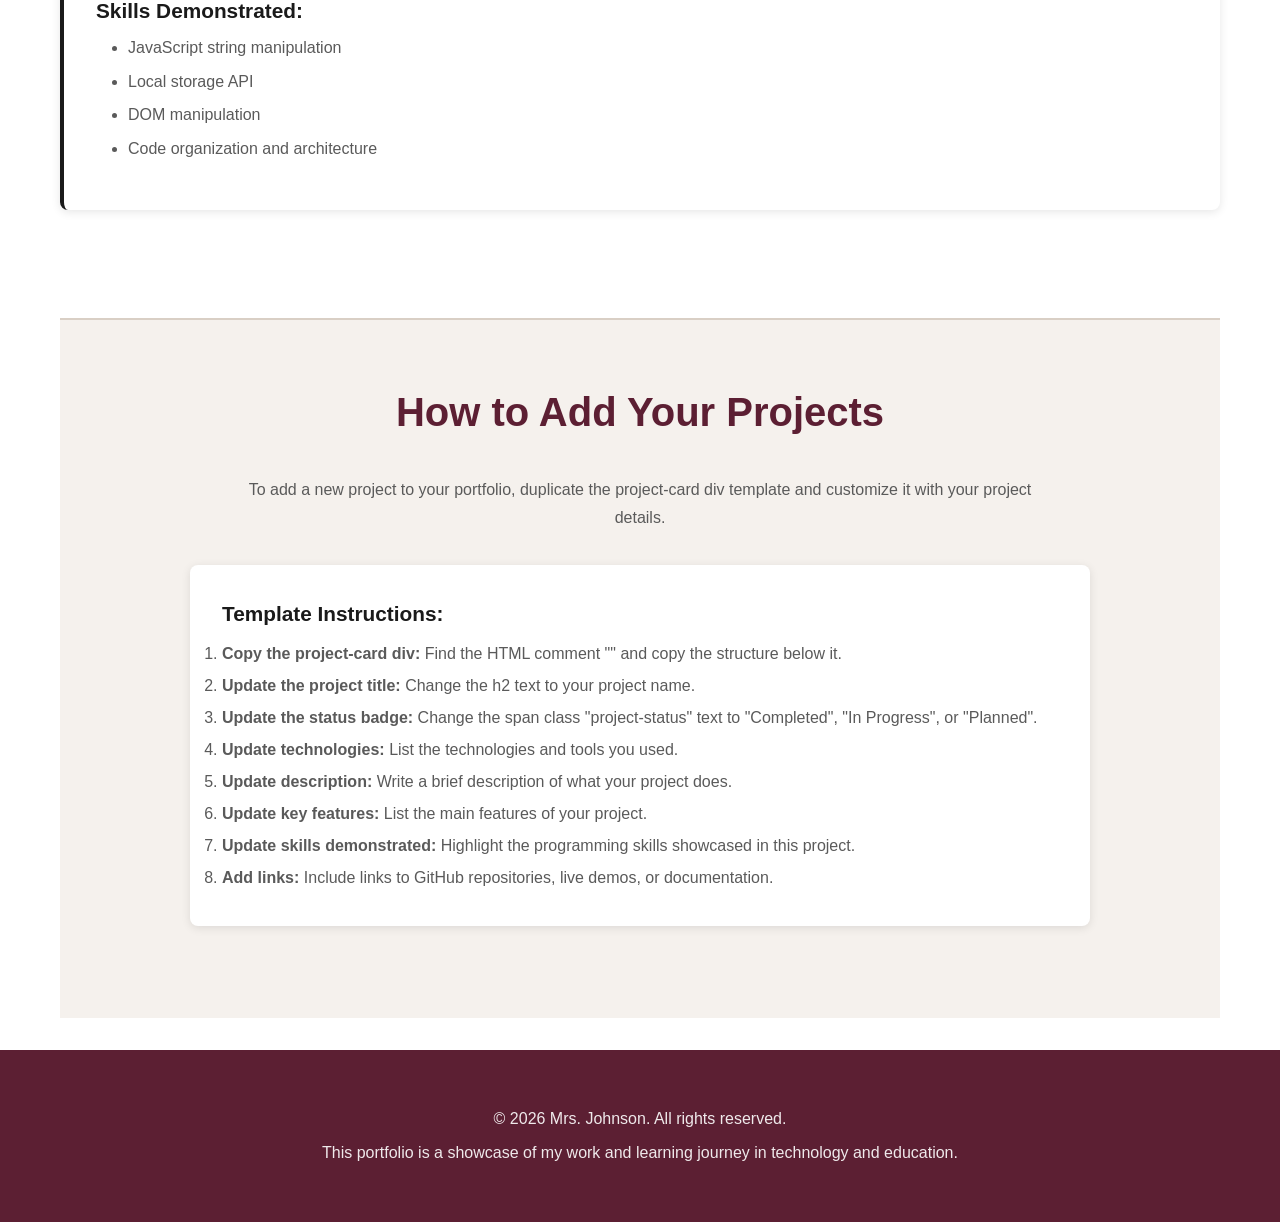
==== commit 4fcf85fd: "Change header title from 'Projects' to 'Portfolio'" ====
--- a/projects.html
+++ b/projects.html
@@ -21,7 +21,7 @@
     </nav>
 
     <header class="page-header">
-        <h1>My Coding Projects</h1>
+        <h1>My Coding Portfolio</h1>
         <p>A collection of my programming projects that showcase my skills in web development, educational technology, and problem-solving</p>
     </header>
 
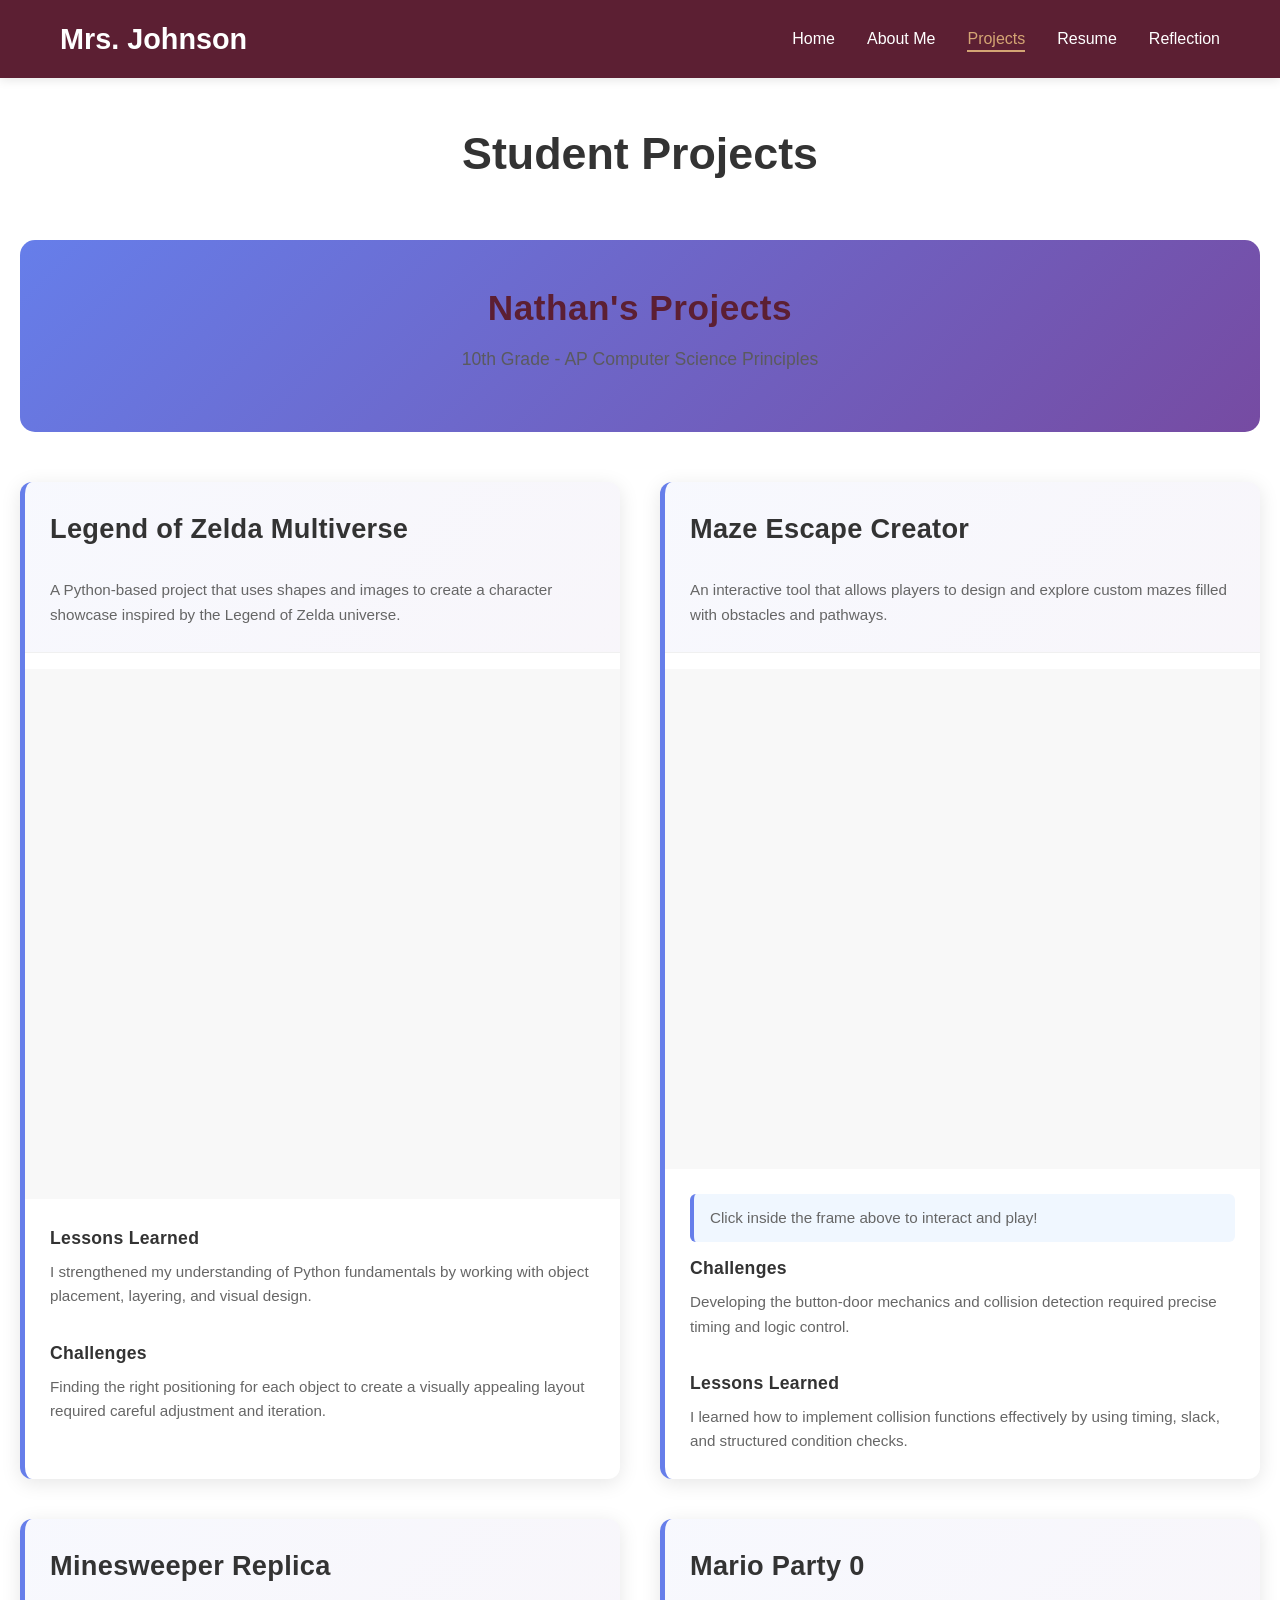
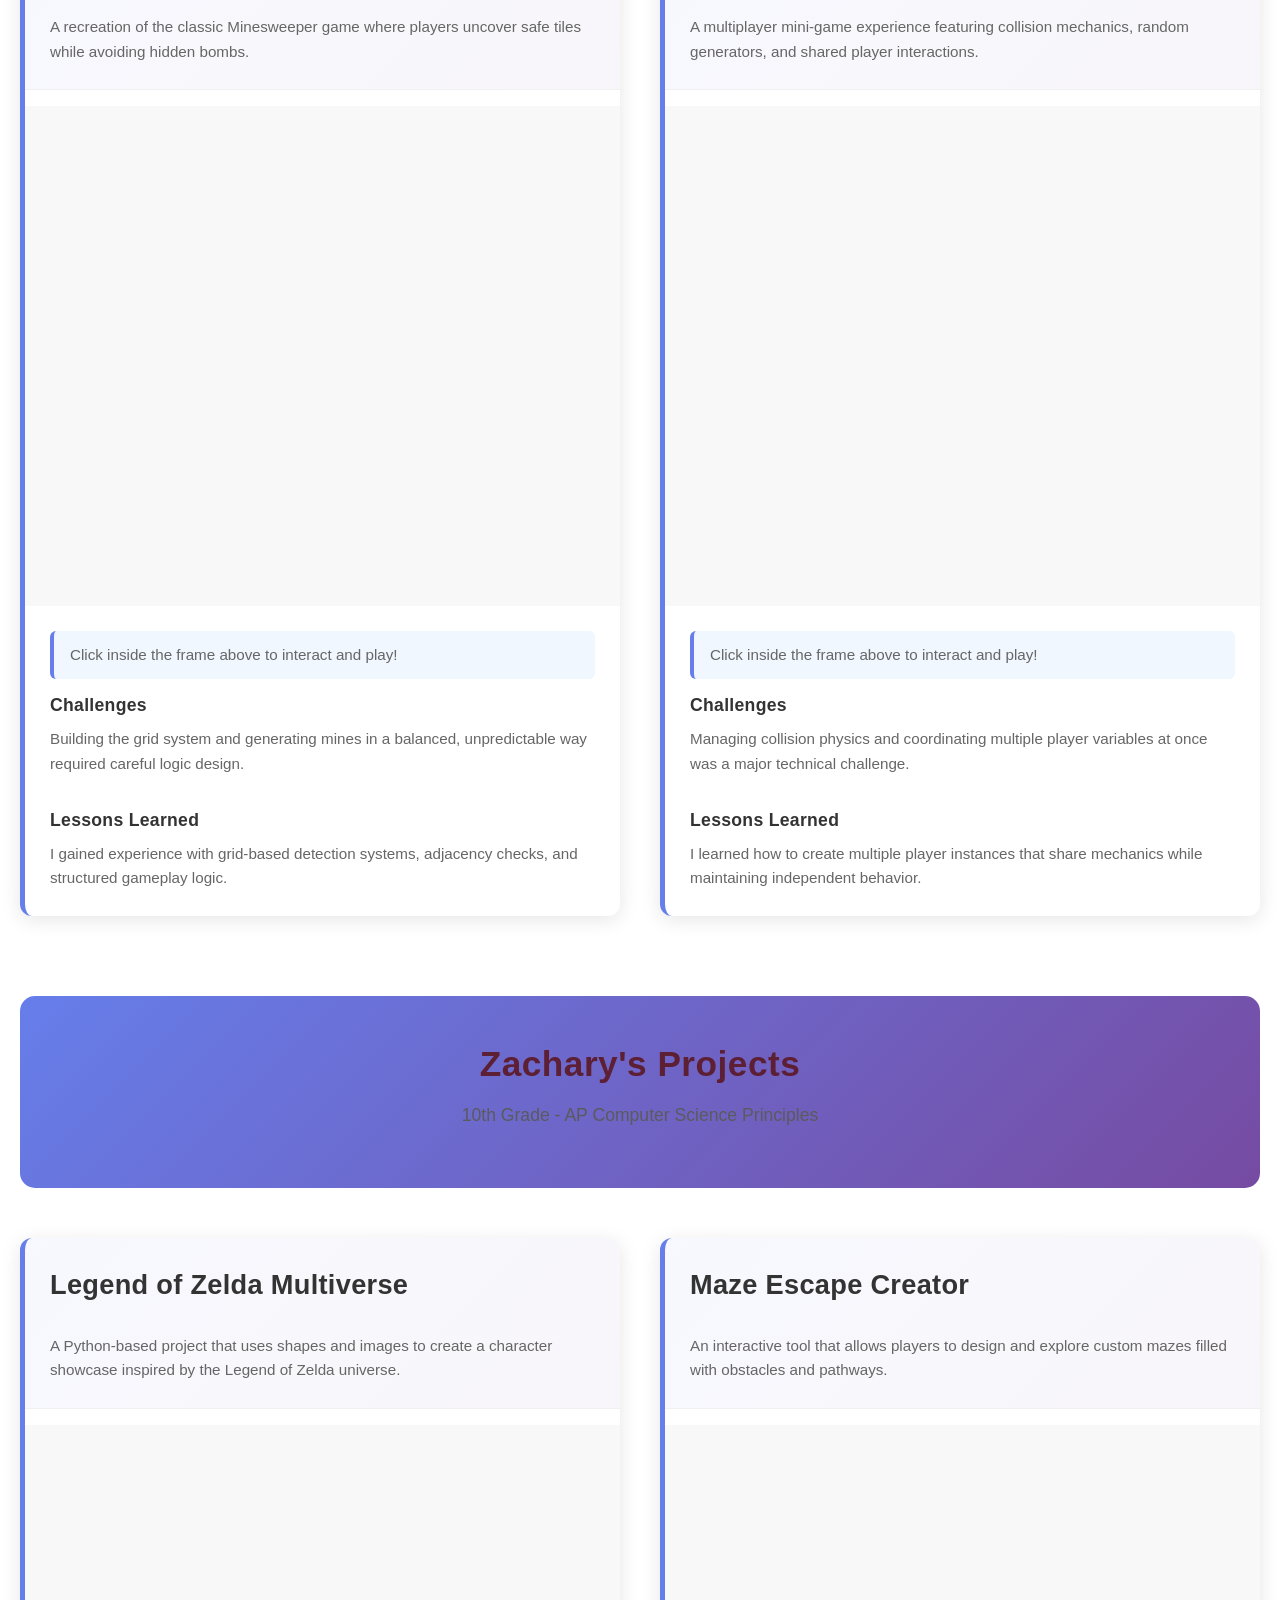
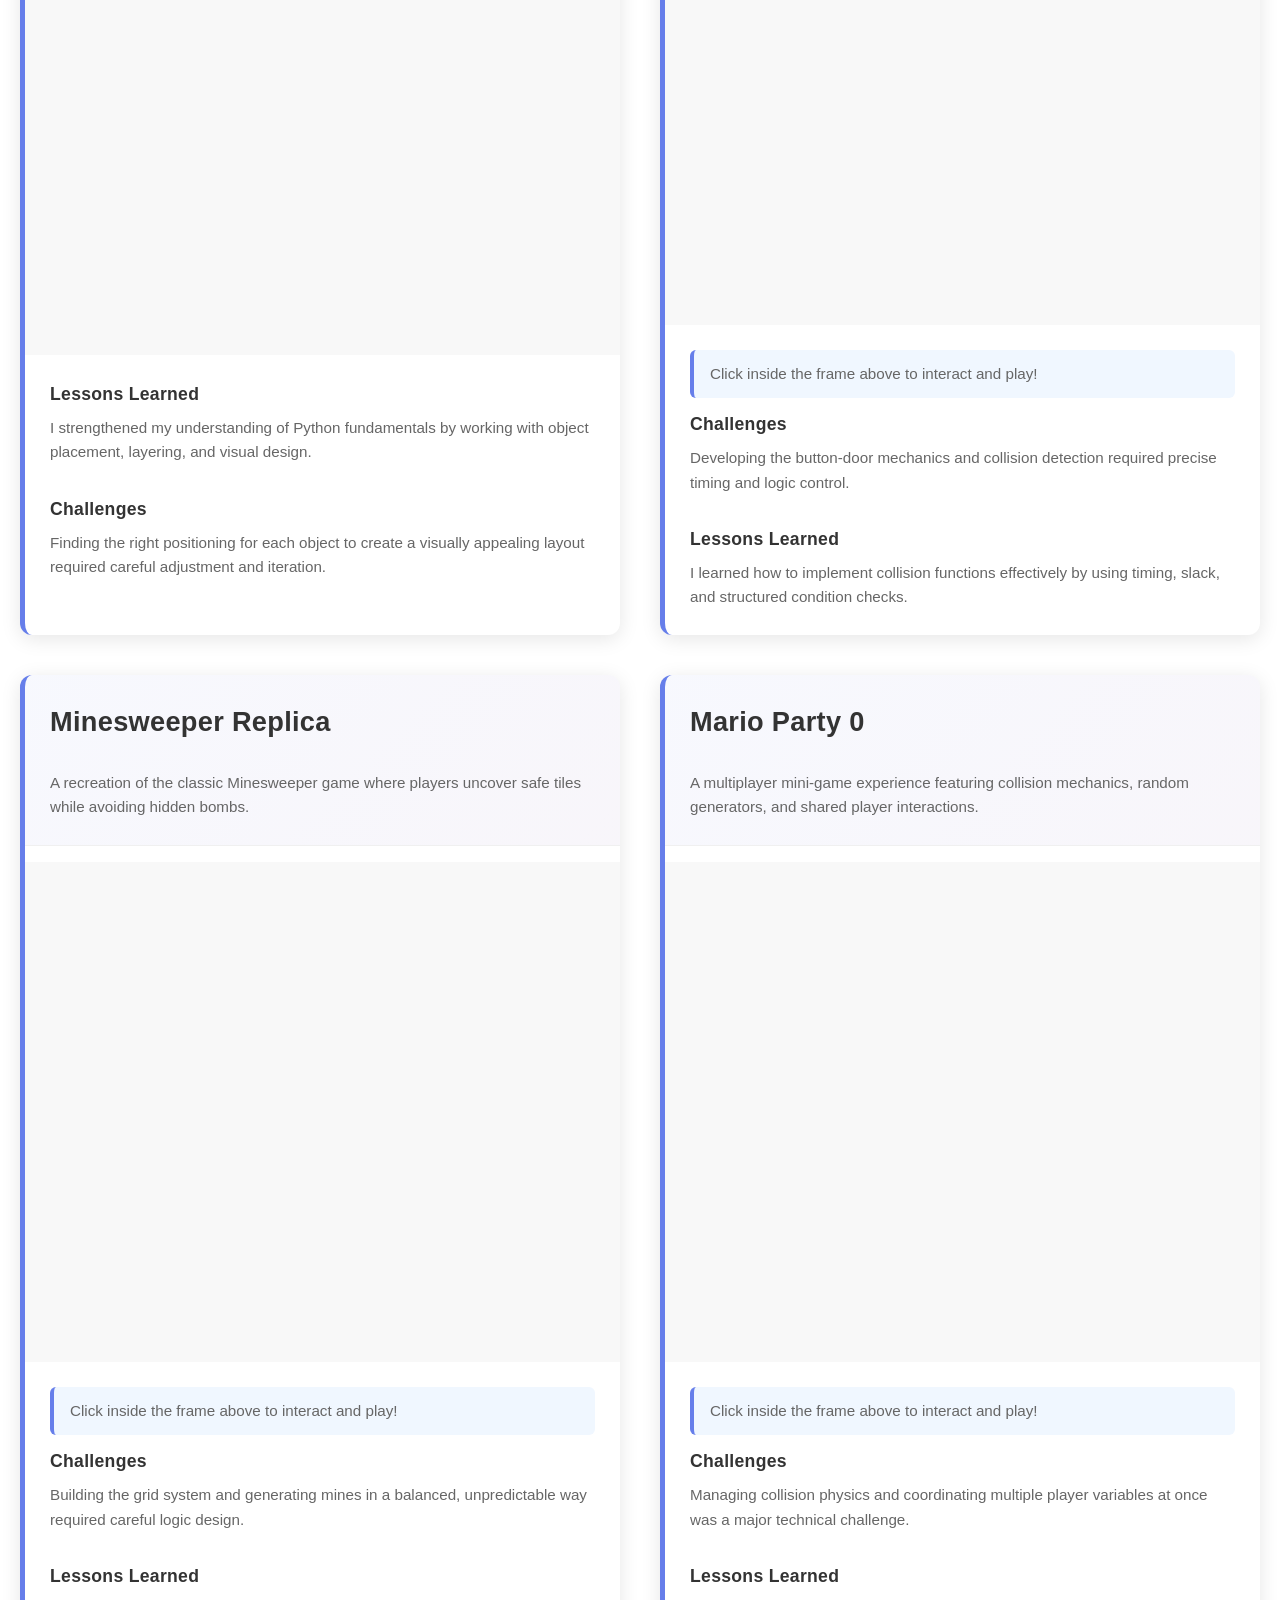
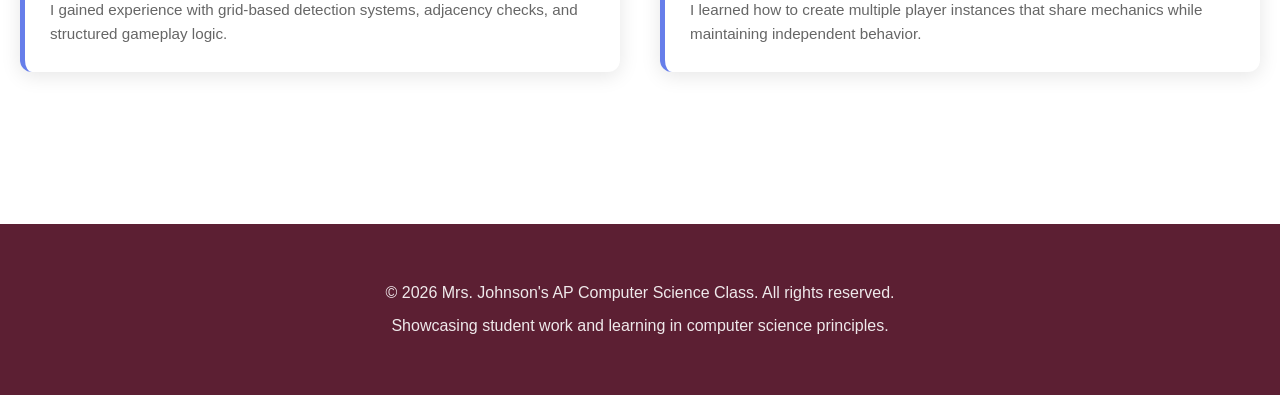
==== commit 189c971d: "Add professional dual-student projects page with Nathan and Zachary's work" ====
--- a/projects.html
+++ b/projects.html
@@ -3,8 +3,251 @@
 <head>
     <meta charset="UTF-8">
     <meta name="viewport" content="width=device-width, initial-scale=1.0">
-    <title>Mrs. Johnson's Cool</title>
+    <title>Student Projects - AP Computer Science</title>
     <link rel="stylesheet" href="styles.css">
+    <style>
+        /* Enhanced Project Page Styling */
+        main {
+            max-width: 1400px;
+            margin: 0 auto;
+            padding: 40px 20px;
+        }
+
+        main > h1 {
+            text-align: center;
+            font-size: 2.8rem;
+            margin-bottom: 50px;
+            color: #333;
+            font-weight: 700;
+        }
+
+        /* Student Section Styling */
+        .student-section {
+            margin-bottom: 80px;
+        }
+
+        .student-header {
+            text-align: center;
+            margin-bottom: 50px;
+            padding: 40px 20px;
+            background: linear-gradient(135deg, #667eea 0%, #764ba2 100%);
+            border-radius: 15px;
+            color: white;
+        }
+
+        .student-header h2 {
+            font-size: 2.2rem;
+            margin-bottom: 8px;
+            font-weight: 700;
+            letter-spacing: 0.5px;
+        }
+
+        .student-header p {
+            font-size: 1.1rem;
+            opacity: 0.95;
+            font-weight: 300;
+        }
+
+        /* Projects Grid */
+        .projects-grid {
+            display: grid;
+            grid-template-columns: repeat(auto-fit, minmax(520px, 1fr));
+            gap: 40px;
+            margin-bottom: 60px;
+        }
+
+        .project {
+            background: white;
+            border-radius: 12px;
+            overflow: hidden;
+            box-shadow: 0 4px 20px rgba(0, 0, 0, 0.1);
+            transition: all 0.3s ease;
+            border-left: 5px solid #667eea;
+            display: flex;
+            flex-direction: column;
+        }
+
+        .project:hover {
+            transform: translateY(-8px);
+            box-shadow: 0 12px 35px rgba(0, 0, 0, 0.15);
+            border-left-color: #764ba2;
+        }
+
+        .project-header {
+            padding: 25px;
+            background: linear-gradient(135deg, rgba(102, 126, 234, 0.05) 0%, rgba(118, 75, 162, 0.05) 100%);
+            border-bottom: 1px solid #f0f0f0;
+        }
+
+        .project h2 {
+            color: #333;
+            font-size: 1.7rem;
+            margin: 0 0 12px 0;
+            font-weight: 700;
+            letter-spacing: 0.3px;
+        }
+
+        .project > p:first-of-type {
+            color: #666;
+            font-size: 0.95rem;
+            margin: 0;
+            line-height: 1.6;
+            font-weight: 300;
+        }
+
+        .game-container {
+            width: 100%;
+            height: 500px;
+            background: #f8f8f8;
+            flex-grow: 1;
+            overflow: hidden;
+        }
+
+        .game-container iframe {
+            width: 100%;
+            height: 100%;
+            border: none;
+        }
+
+        .project-content {
+            padding: 25px;
+            flex-grow: 1;
+            display: flex;
+            flex-direction: column;
+        }
+
+        .game-tip {
+            background: #f0f7ff;
+            padding: 12px 16px;
+            border-radius: 6px;
+            font-size: 0.9rem;
+            color: #555;
+            margin-bottom: 20px;
+            border-left: 4px solid #667eea;
+            font-weight: 300;
+        }
+
+        .project h3 {
+            color: #333;
+            font-size: 1.1rem;
+            margin-top: 18px;
+            margin-bottom: 8px;
+            font-weight: 600;
+            letter-spacing: 0.3px;
+        }
+
+        .project h3:first-of-type {
+            margin-top: 0;
+        }
+
+        .project p {
+            color: #666;
+            line-height: 1.6;
+            margin-bottom: 12px;
+            font-size: 0.95rem;
+            font-weight: 300;
+        }
+
+        .project p:last-child {
+            margin-bottom: 0;
+        }
+
+        /* Responsive Design */
+        @media (max-width: 1024px) {
+            .projects-grid {
+                grid-template-columns: 1fr;
+            }
+        }
+
+        @media (max-width: 768px) {
+            main {
+                padding: 20px 15px;
+            }
+
+            main > h1 {
+                font-size: 2rem;
+                margin-bottom: 30px;
+            }
+
+            .student-header {
+                padding: 30px 20px;
+                margin-bottom: 40px;
+            }
+
+            .student-header h2 {
+                font-size: 1.8rem;
+            }
+
+            .student-header p {
+                font-size: 1rem;
+            }
+
+            .projects-grid {
+                gap: 30px;
+            }
+
+            .game-container {
+                height: 400px;
+            }
+
+            .project {
+                border-radius: 10px;
+            }
+
+            .project-header,
+            .project-content {
+                padding: 20px;
+            }
+
+            .project h2 {
+                font-size: 1.4rem;
+            }
+        }
+
+        @media (max-width: 480px) {
+            main {
+                padding: 15px 10px;
+            }
+
+            main > h1 {
+                font-size: 1.6rem;
+                margin-bottom: 25px;
+            }
+
+            .student-header {
+                padding: 20px 15px;
+            }
+
+            .student-header h2 {
+                font-size: 1.4rem;
+            }
+
+            .student-header p {
+                font-size: 0.95rem;
+            }
+
+            .projects-grid {
+                gap: 20px;
+            }
+
+            .game-container {
+                height: 300px;
+            }
+
+            .project-header,
+            .project-content {
+                padding: 15px;
+            }
+
+            .project h2 {
+                font-size: 1.2rem;
+            }
+
+            .project h3 {
+                font-size: 1rem;
+            }
+        }
+    </style>
 </head>
 <body>
     <nav class="navbar">
@@ -20,170 +263,190 @@
         </div>
     </nav>
 
-    <header class="page-header">
-        <h1>My Coding Portfolio</h1>
-        <p>A collection of my programming projects that showcase my skills in web development, educational technology, and problem-solving</p>
-    </header>
-
-    <main class="container">
-        <section class="projects-section">
-            <h2>Projects Portfolio</h2>
-            <p style="text-align: center; color: var(--text-light); margin-bottom: 3rem;">
-                Below are the projects I've developed, featuring various technologies and real-world applications.
-            </p>
-
-            <!-- TEMPLATE: Duplicate this entire project-card div to add new projects -->
-            
-            <!-- Project 1: Portfolio Website -->
-            <div class="project-card">
-                <div class="project-header">
-                    <h2>Personal Portfolio Website</h2>
-                    <span class="project-status">Completed</span>
-                </div>
-                <div class="project-tech">
-                    <strong>Technologies:</strong> HTML5, CSS3, Responsive Design
-                </div>
-                <div class="project-details">
-                    <p>A comprehensive personal portfolio website to showcase my work, education, and learning journey in technology and education.</p>
-                    <h3>Key Features:</h3>
-                    <ul>
-                        <li>Fully responsive design that works on mobile, tablet, and desktop</li>
-                        <li>Modern navigation with smooth scrolling</li>
-                        <li>Professional styling with custom CSS variables</li>
-                        <li>SEO-optimized structure</li>
-                        <li>Multiple pages: Home, About, Projects, Resume, and Reflection</li>
-                    </ul>
-                    <h3>Skills Demonstrated:</h3>
-                    <ul>
-                        <li>HTML semantics and structure</li>
-                        <li>CSS Grid and Flexbox layouts</li>
-                        <li>Media queries for responsive design</li>
-                        <li>Web accessibility best practices</li>
-                    </ul>
-                    <h3>Links:</h3>
-                    <ul>
-                        <li><a href="https://github.com/MrsJohnsonEdTech/.github.io" target="_blank">View on GitHub</a></li>
-                        <li><a href="index.html" target="_blank">View Live Site</a></li>
-                    </ul>
-                </div>
+    <main>
+        <h1>Student Projects</h1>
+
+        <!-- Nathan's Projects Section -->
+        <section class="student-section">
+            <div class="student-header">
+                <h2>Nathan's Projects</h2>
+                <p>10th Grade - AP Computer Science Principles</p>
             </div>
 
-            <!-- Project 2: Interactive Learning Module -->
-            <div class="project-card">
-                <div class="project-header">
-                    <h2>Interactive Learning Module (Placeholder)</h2>
-                    <span class="project-status">In Progress</span>
-                </div>
-                <div class="project-tech">
-                    <strong>Technologies:</strong> JavaScript, HTML5, CSS3
-                </div>
-                <div class="project-details">
-                    <p>An interactive educational module designed to help learners understand complex concepts through visual demonstrations and hands-on practice.</p>
-                    <h3>Key Features:</h3>
-                    <ul>
-                        <li>Interactive quiz system with immediate feedback</li>
-                        <li>Progress tracking and analytics</li>
-                        <li>Visual demonstrations and animations</li>
-                        <li>Mobile-friendly interface</li>
-                    </ul>
-                    <h3>Skills Demonstrated:</h3>
-                    <ul>
-                        <li>JavaScript DOM manipulation</li>
-                        <li>Event handling and user interaction</li>
-                        <li>State management</li>
-                        <li>Educational design principles</li>
-                    </ul>
-                </div>
+            <div class="projects-grid">
+                <section class="project">
+                    <div class="project-header">
+                        <h2>Legend of Zelda Multiverse</h2>
+                        <p>A Python-based project that uses shapes and images to create a character showcase inspired by the Legend of Zelda universe.</p>
+                    </div>
+                    <div class="game-container">
+                        <iframe src="https://academy.cs.cmu.edu/sharing/cornflowerBlueChicken439105/embed"
+                                title="Legend of Zelda Multiverse Game"></iframe>
+                    </div>
+                    <div class="project-content">
+                        <h3>Lessons Learned</h3>
+                        <p>I strengthened my understanding of Python fundamentals by working with object placement, layering, and visual design.</p>
+
+                        <h3>Challenges</h3>
+                        <p>Finding the right positioning for each object to create a visually appealing layout required careful adjustment and iteration.</p>
+                    </div>
+                </section>
+
+                <section class="project">
+                    <div class="project-header">
+                        <h2>Maze Escape Creator</h2>
+                        <p>An interactive tool that allows players to design and explore custom mazes filled with obstacles and pathways.</p>
+                    </div>
+                    <div class="game-container">
+                        <iframe src="https://academy.cs.cmu.edu/sharing/azureFish930027/embed"
+                                title="Maze Escape Creator Game"></iframe>
+                    </div>
+                    <div class="project-content">
+                        <p class="game-tip">Click inside the frame above to interact and play!</p>
+
+                        <h3>Challenges</h3>
+                        <p>Developing the button‑door mechanics and collision detection required precise timing and logic control.</p>
+
+                        <h3>Lessons Learned</h3>
+                        <p>I learned how to implement collision functions effectively by using timing, slack, and structured condition checks.</p>
+                    </div>
+                </section>
+
+                <section class="project">
+                    <div class="project-header">
+                        <h2>Minesweeper Replica</h2>
+                        <p>A recreation of the classic Minesweeper game where players uncover safe tiles while avoiding hidden bombs.</p>
+                    </div>
+                    <div class="game-container">
+                        <iframe src="https://academy.cs.cmu.edu/sharing/beigeFly568650/embed"
+                                title="Minesweeper Replica Game"></iframe>
+                    </div>
+                    <div class="project-content">
+                        <p class="game-tip">Click inside the frame above to interact and play!</p>
+
+                        <h3>Challenges</h3>
+                        <p>Building the grid system and generating mines in a balanced, unpredictable way required careful logic design.</p>
+
+                        <h3>Lessons Learned</h3>
+                        <p>I gained experience with grid‑based detection systems, adjacency checks, and structured gameplay logic.</p>
+                    </div>
+                </section>
+
+                <section class="project">
+                    <div class="project-header">
+                        <h2>Mario Party 0</h2>
+                        <p>A multiplayer mini‑game experience featuring collision mechanics, random generators, and shared player interactions.</p>
+                    </div>
+                    <div class="game-container">
+                        <iframe src="https://academy.cs.cmu.edu/sharing/slateBlueCat674756/embed"
+                                title="Mario Party 0 Game"></iframe>
+                    </div>
+                    <div class="project-content">
+                        <p class="game-tip">Click inside the frame above to interact and play!</p>
+
+                        <h3>Challenges</h3>
+                        <p>Managing collision physics and coordinating multiple player variables at once was a major technical challenge.</p>
+
+                        <h3>Lessons Learned</h3>
+                        <p>I learned how to create multiple player instances that share mechanics while maintaining independent behavior.</p>
+                    </div>
+                </section>
             </div>
-
-            <!-- Project 3: Data Visualization Tool -->
-            <div class="project-card">
-                <div class="project-header">
-                    <h2>Data Visualization Dashboard (Placeholder)</h2>
-                    <span class="project-status">Planned</span>
-                </div>
-                <div class="project-tech">
-                    <strong>Technologies:</strong> JavaScript, Chart.js/D3.js, HTML5, CSS3
-                </div>
-                <div class="project-details">
-                    <p>A dashboard for visualizing educational data and analytics to help educators track student progress and identify learning trends.</p>
-                    <h3>Key Features:</h3>
-                    <ul>
-                        <li>Dynamic charts and graphs</li>
-                        <li>Real-time data updates</li>
-                        <li>Customizable filters and views</li>
-                        <li>Export functionality</li>
-                    </ul>
-                    <h3>Skills Demonstrated:</h3>
-                    <ul>
-                        <li>Data visualization libraries</li>
-                        <li>API integration</li>
-                        <li>Advanced JavaScript</li>
-                        <li>UX/UI design principles</li>
-                    </ul>
-                </div>
+        </section>
+
+        <!-- Zachary's Projects Section -->
+        <section class="student-section">
+            <div class="student-header">
+                <h2>Zachary's Projects</h2>
+                <p>10th Grade - AP Computer Science Principles</p>
             </div>
 
-            <!-- Project 4: Code Snippet Library -->
-            <div class="project-card">
-                <div class="project-header">
-                    <h2>Code Snippet Library (Placeholder)</h2>
-                    <span class="project-status">Planned</span>
-                </div>
-                <div class="project-tech">
-                    <strong>Technologies:</strong> JavaScript, HTML5, CSS3, Local Storage
-                </div>
-                <div class="project-details">
-                    <p>A searchable library of reusable code snippets for common programming tasks, with syntax highlighting and easy copying functionality.</p>
-                    <h3>Key Features:</h3>
-                    <ul>
-                        <li>Search and filter functionality</li>
-                        <li>Syntax highlighting for multiple languages</li>
-                        <li>Copy-to-clipboard feature</li>
-                        <li>Favorites and collections</li>
-                        <li>Local storage for saved snippets</li>
-                    </ul>
-                    <h3>Skills Demonstrated:</h3>
-                    <ul>
-                        <li>JavaScript string manipulation</li>
-                        <li>Local storage API</li>
-                        <li>DOM manipulation</li>
-                        <li>Code organization and architecture</li>
-                    </ul>
-                </div>
-            </div>
-
-            <!-- Add more projects as needed -->
-
-        </section>
-
-        <section class="adding-projects-section" style="background-color: var(--light-bg); padding: 60px 0; border-top: 1px solid var(--border-color);">
-            <div class="container">
-                <h2>How to Add Your Projects</h2>
-                <p style="text-align: center; color: var(--text-light); max-width: 800px; margin: 2rem auto;">
-                    To add a new project to your portfolio, duplicate the project-card div template and customize it with your project details.
-                </p>
-                <div style="background: white; padding: 2rem; border-radius: 8px; box-shadow: var(--shadow); max-width: 900px; margin: 2rem auto;">
-                    <h3>Template Instructions:</h3>
-                    <ol style="color: var(--text-light); line-height: 2;">
-                        <li><strong>Copy the project-card div:</strong> Find the HTML comment "<!-- TEMPLATE: Duplicate this entire project-card div to add new projects -->" and copy the structure below it.</li>
-                        <li><strong>Update the project title:</strong> Change the h2 text to your project name.</li>
-                        <li><strong>Update the status badge:</strong> Change the span class "project-status" text to "Completed", "In Progress", or "Planned".</li>
-                        <li><strong>Update technologies:</strong> List the technologies and tools you used.</li>
-                        <li><strong>Update description:</strong> Write a brief description of what your project does.</li>
-                        <li><strong>Update key features:</strong> List the main features of your project.</li>
-                        <li><strong>Update skills demonstrated:</strong> Highlight the programming skills showcased in this project.</li>
-                        <li><strong>Add links:</strong> Include links to GitHub repositories, live demos, or documentation.</li>
-                    </ol>
-                </div>
+            <div class="projects-grid">
+                <section class="project">
+                    <div class="project-header">
+                        <h2>Legend of Zelda Multiverse</h2>
+                        <p>A Python-based project that uses shapes and images to create a character showcase inspired by the Legend of Zelda universe.</p>
+                    </div>
+                    <div class="game-container">
+                        <iframe src="https://academy.cs.cmu.edu/sharing/cornflowerBlueChicken439105/embed"
+                                title="Legend of Zelda Multiverse Game"></iframe>
+                    </div>
+                    <div class="project-content">
+                        <h3>Lessons Learned</h3>
+                        <p>I strengthened my understanding of Python fundamentals by working with object placement, layering, and visual design.</p>
+
+                        <h3>Challenges</h3>
+                        <p>Finding the right positioning for each object to create a visually appealing layout required careful adjustment and iteration.</p>
+                    </div>
+                </section>
+
+                <section class="project">
+                    <div class="project-header">
+                        <h2>Maze Escape Creator</h2>
+                        <p>An interactive tool that allows players to design and explore custom mazes filled with obstacles and pathways.</p>
+                    </div>
+                    <div class="game-container">
+                        <iframe src="https://academy.cs.cmu.edu/sharing/azureFish930027/embed"
+                                title="Maze Escape Creator Game"></iframe>
+                    </div>
+                    <div class="project-content">
+                        <p class="game-tip">Click inside the frame above to interact and play!</p>
+
+                        <h3>Challenges</h3>
+                        <p>Developing the button‑door mechanics and collision detection required precise timing and logic control.</p>
+
+                        <h3>Lessons Learned</h3>
+                        <p>I learned how to implement collision functions effectively by using timing, slack, and structured condition checks.</p>
+                    </div>
+                </section>
+
+                <section class="project">
+                    <div class="project-header">
+                        <h2>Minesweeper Replica</h2>
+                        <p>A recreation of the classic Minesweeper game where players uncover safe tiles while avoiding hidden bombs.</p>
+                    </div>
+                    <div class="game-container">
+                        <iframe src="https://academy.cs.cmu.edu/sharing/beigeFly568650/embed"
+                                title="Minesweeper Replica Game"></iframe>
+                    </div>
+                    <div class="project-content">
+                        <p class="game-tip">Click inside the frame above to interact and play!</p>
+
+                        <h3>Challenges</h3>
+                        <p>Building the grid system and generating mines in a balanced, unpredictable way required careful logic design.</p>
+
+                        <h3>Lessons Learned</h3>
+                        <p>I gained experience with grid‑based detection systems, adjacency checks, and structured gameplay logic.</p>
+                    </div>
+                </section>
+
+                <section class="project">
+                    <div class="project-header">
+                        <h2>Mario Party 0</h2>
+                        <p>A multiplayer mini‑game experience featuring collision mechanics, random generators, and shared player interactions.</p>
+                    </div>
+                    <div class="game-container">
+                        <iframe src="https://academy.cs.cmu.edu/sharing/slateBlueCat674756/embed"
+                                title="Mario Party 0 Game"></iframe>
+                    </div>
+                    <div class="project-content">
+                        <p class="game-tip">Click inside the frame above to interact and play!</p>
+
+                        <h3>Challenges</h3>
+                        <p>Managing collision physics and coordinating multiple player variables at once was a major technical challenge.</p>
+
+                        <h3>Lessons Learned</h3>
+                        <p>I learned how to create multiple player instances that share mechanics while maintaining independent behavior.</p>
+                    </div>
+                </section>
             </div>
         </section>
     </main>
 
     <footer>
         <div class="container">
-            <p>&copy; 2026 Mrs. Johnson. All rights reserved.</p>
-            <p>This portfolio is a showcase of my work and learning journey in technology and education.</p>
+            <p>&copy; 2026 Mrs. Johnson's AP Computer Science Class. All rights reserved.</p>
+            <p>Showcasing student work and learning in computer science principles.</p>
         </div>
     </footer>
 </body>
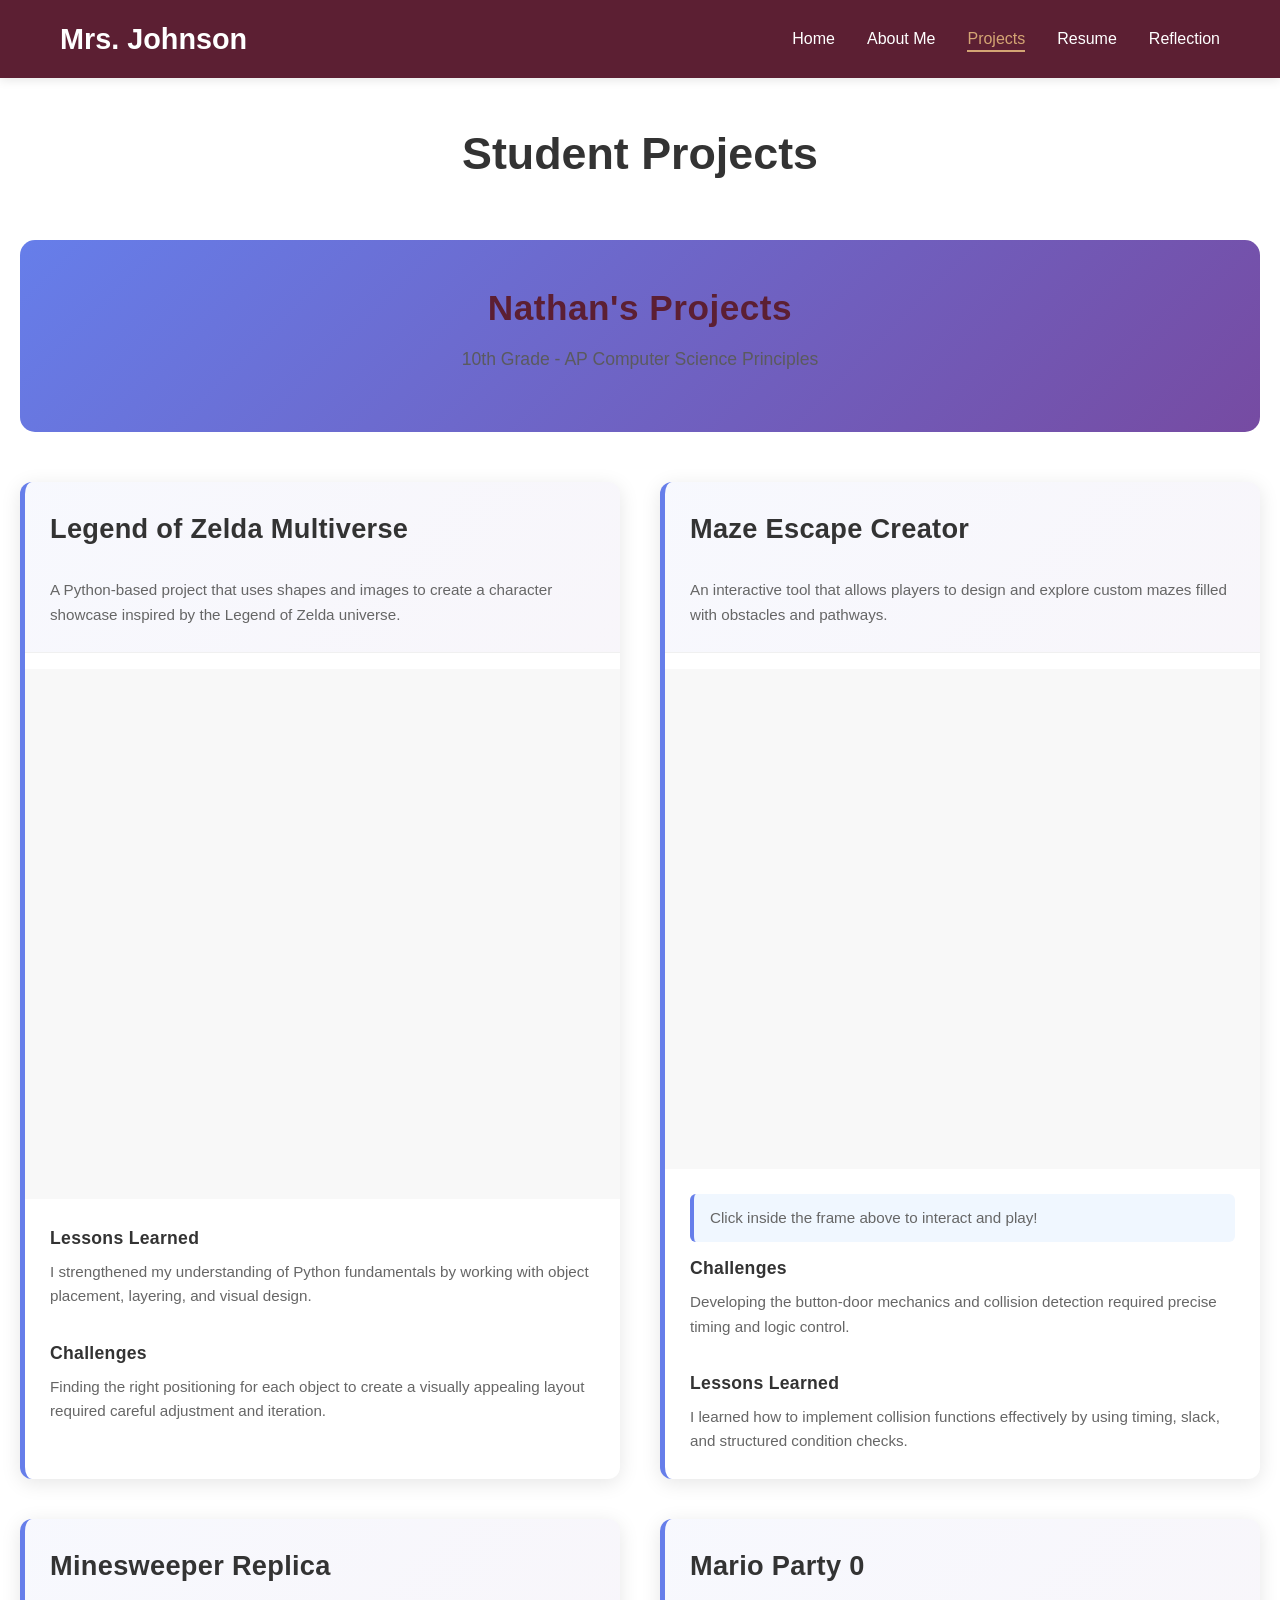
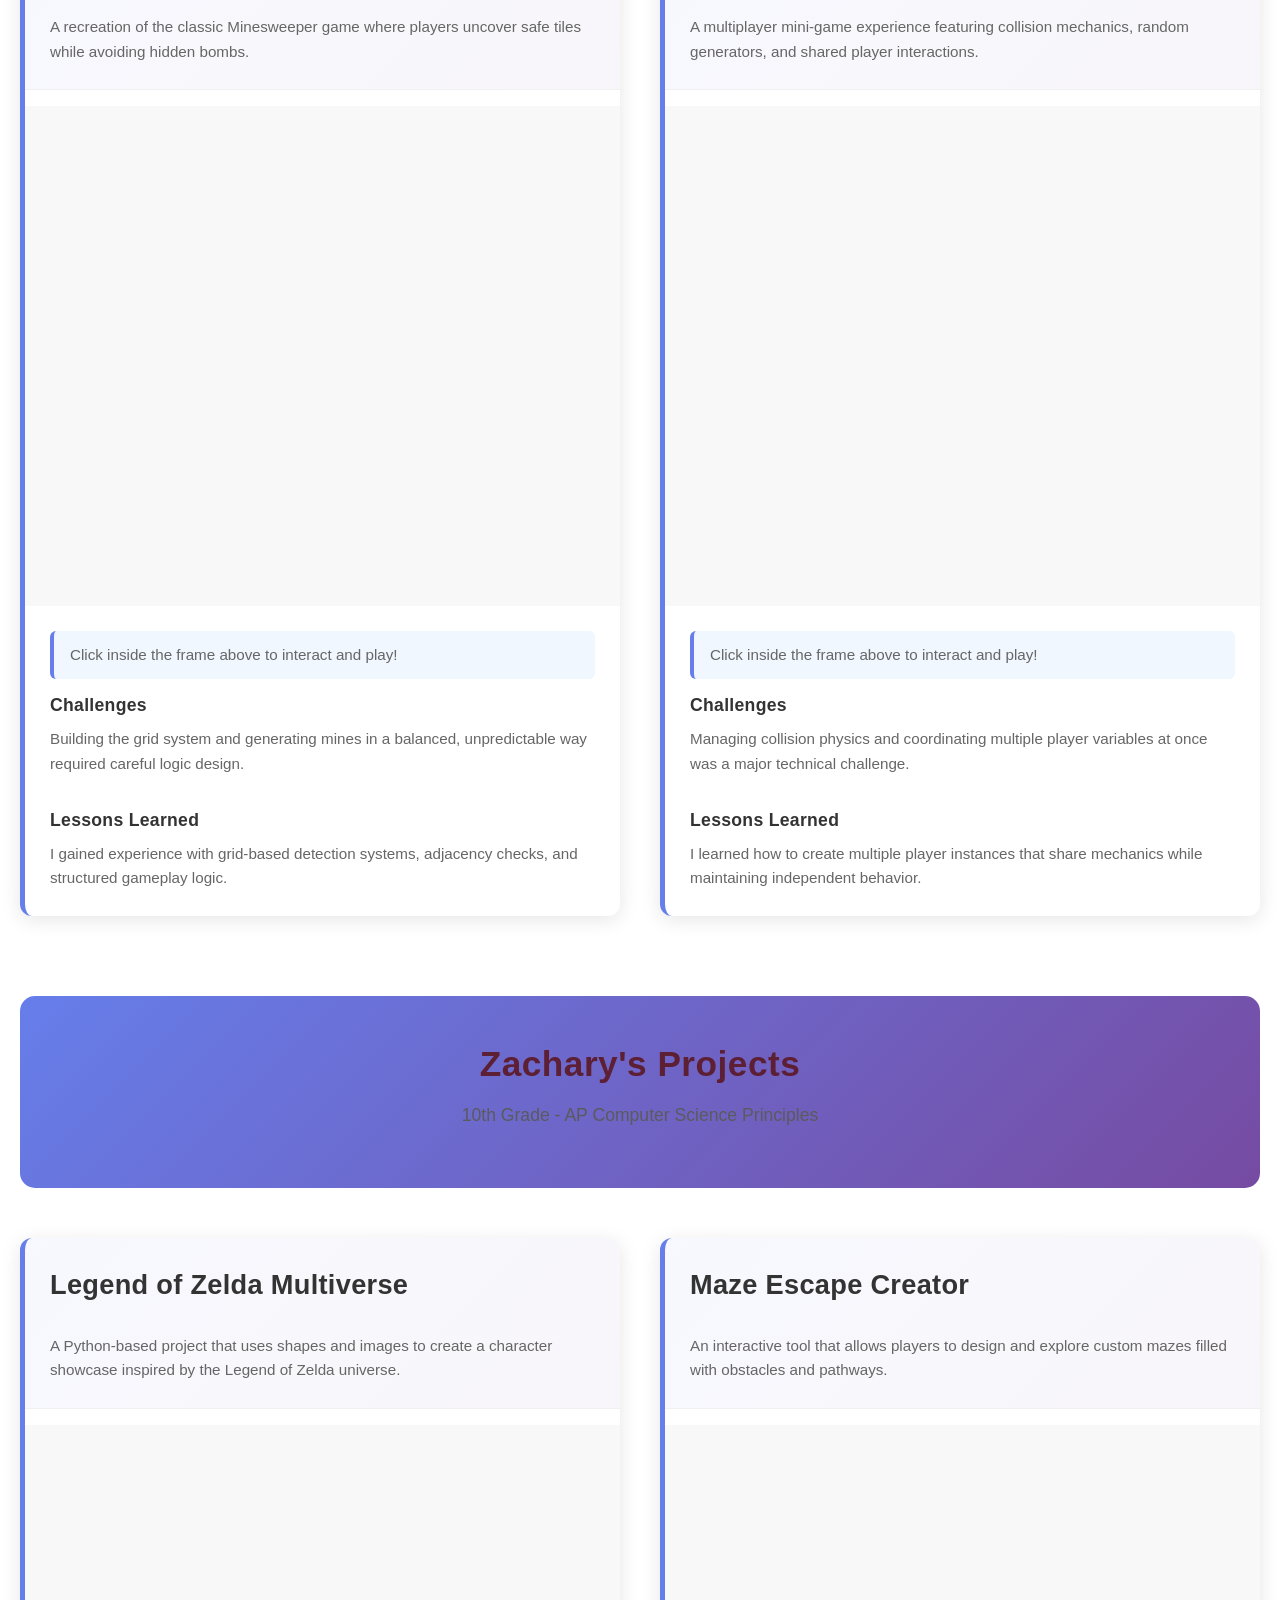
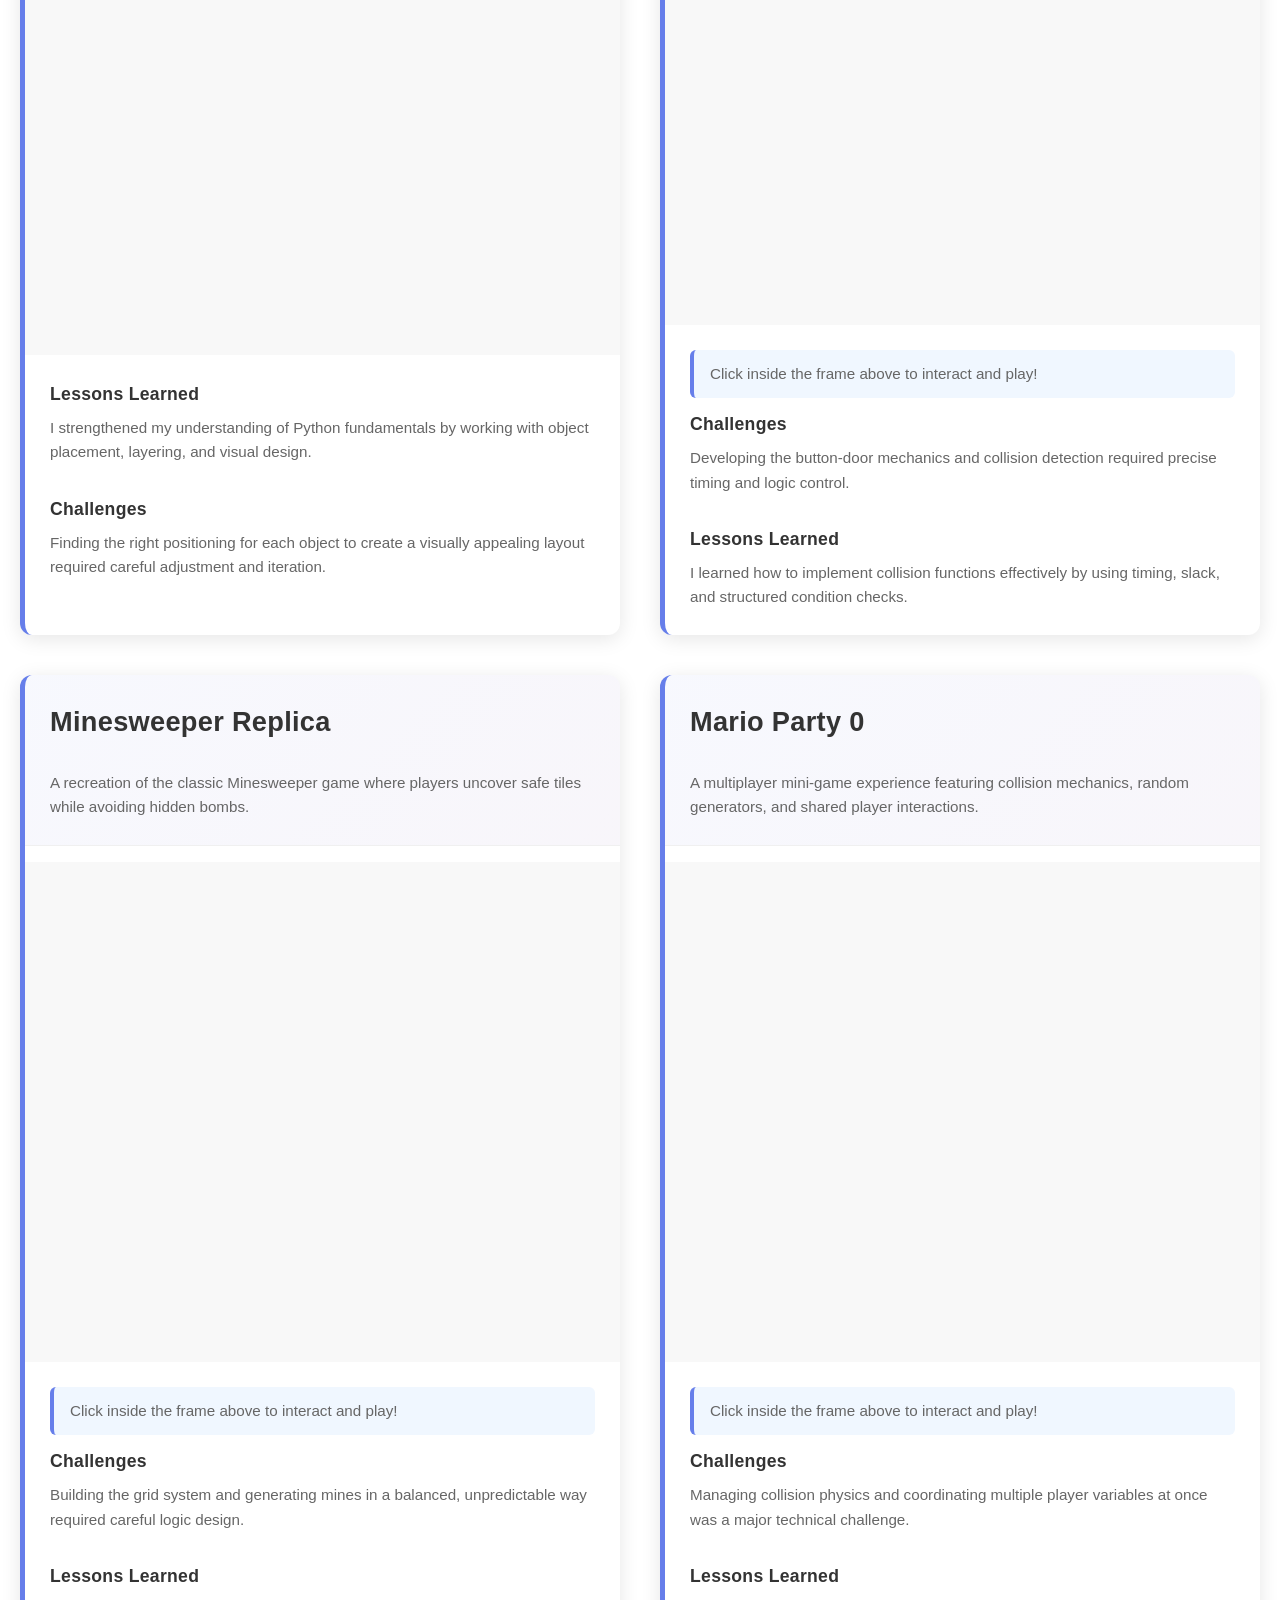
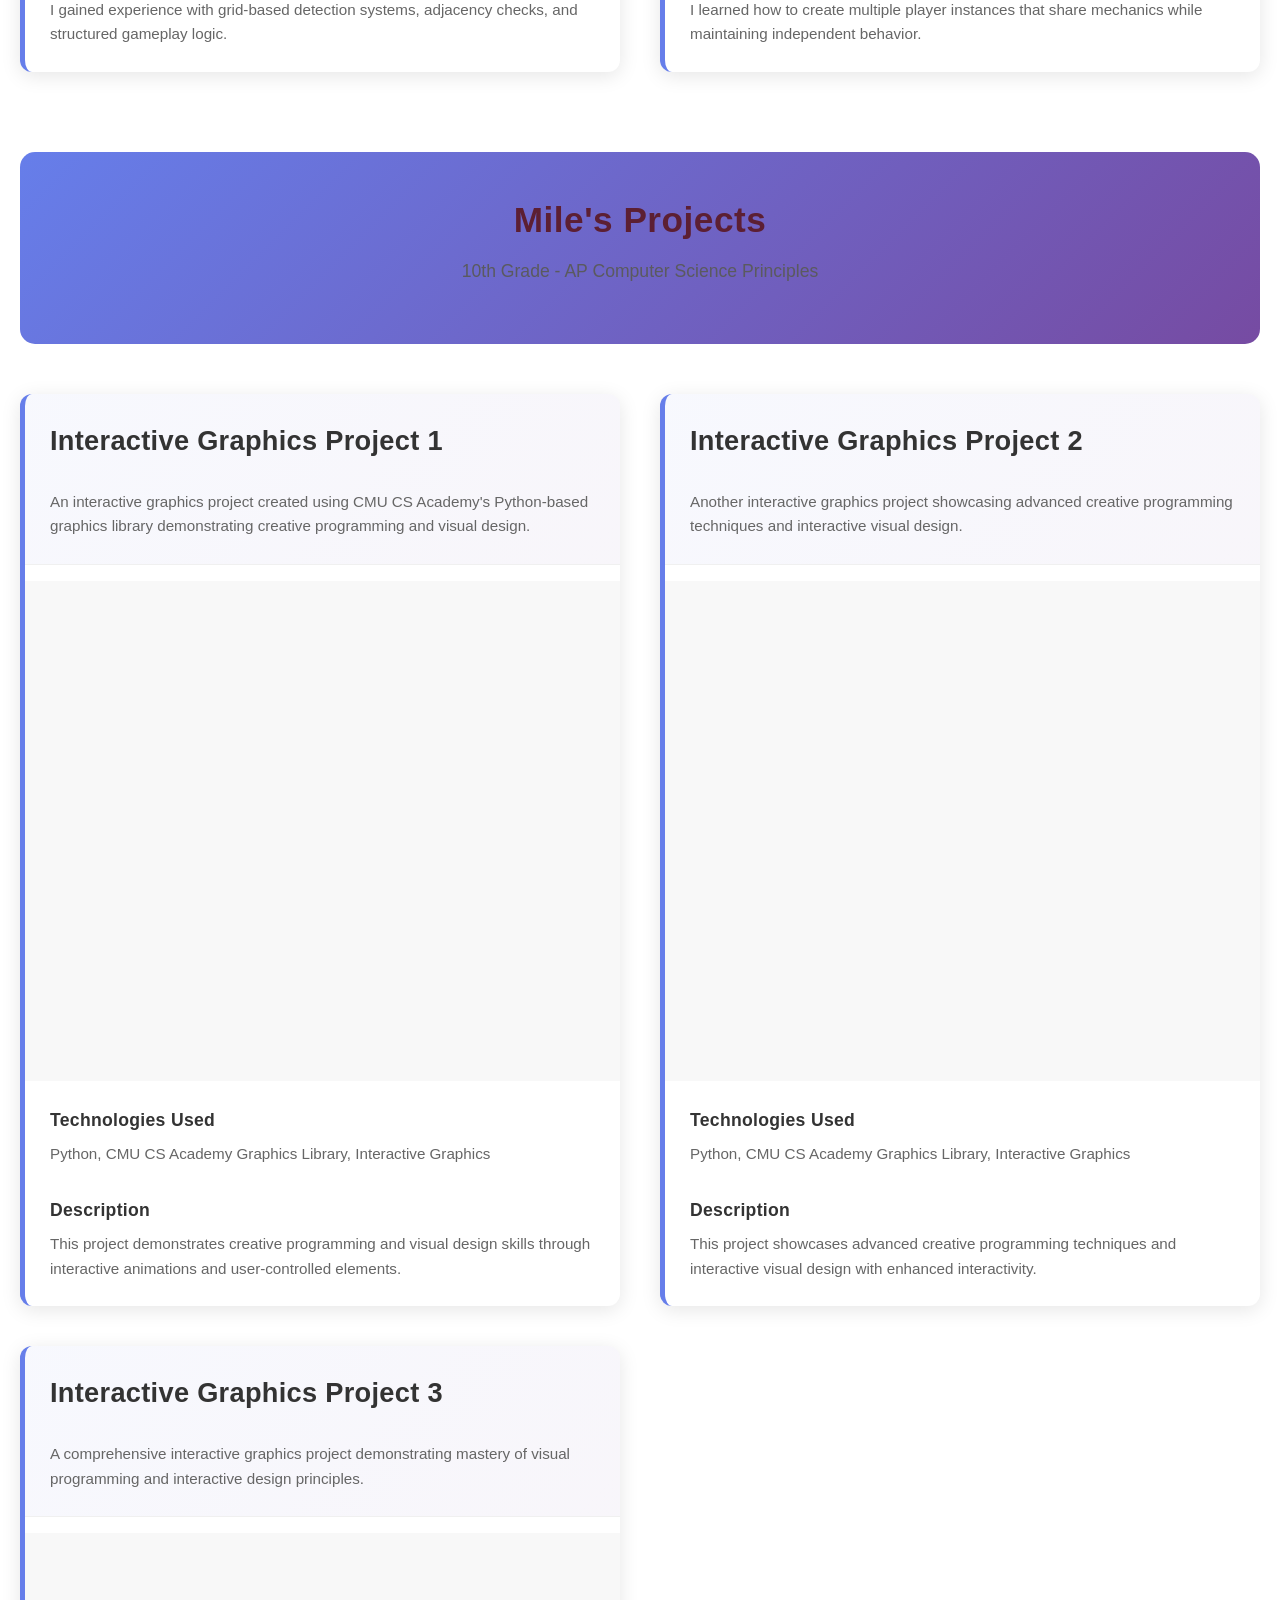
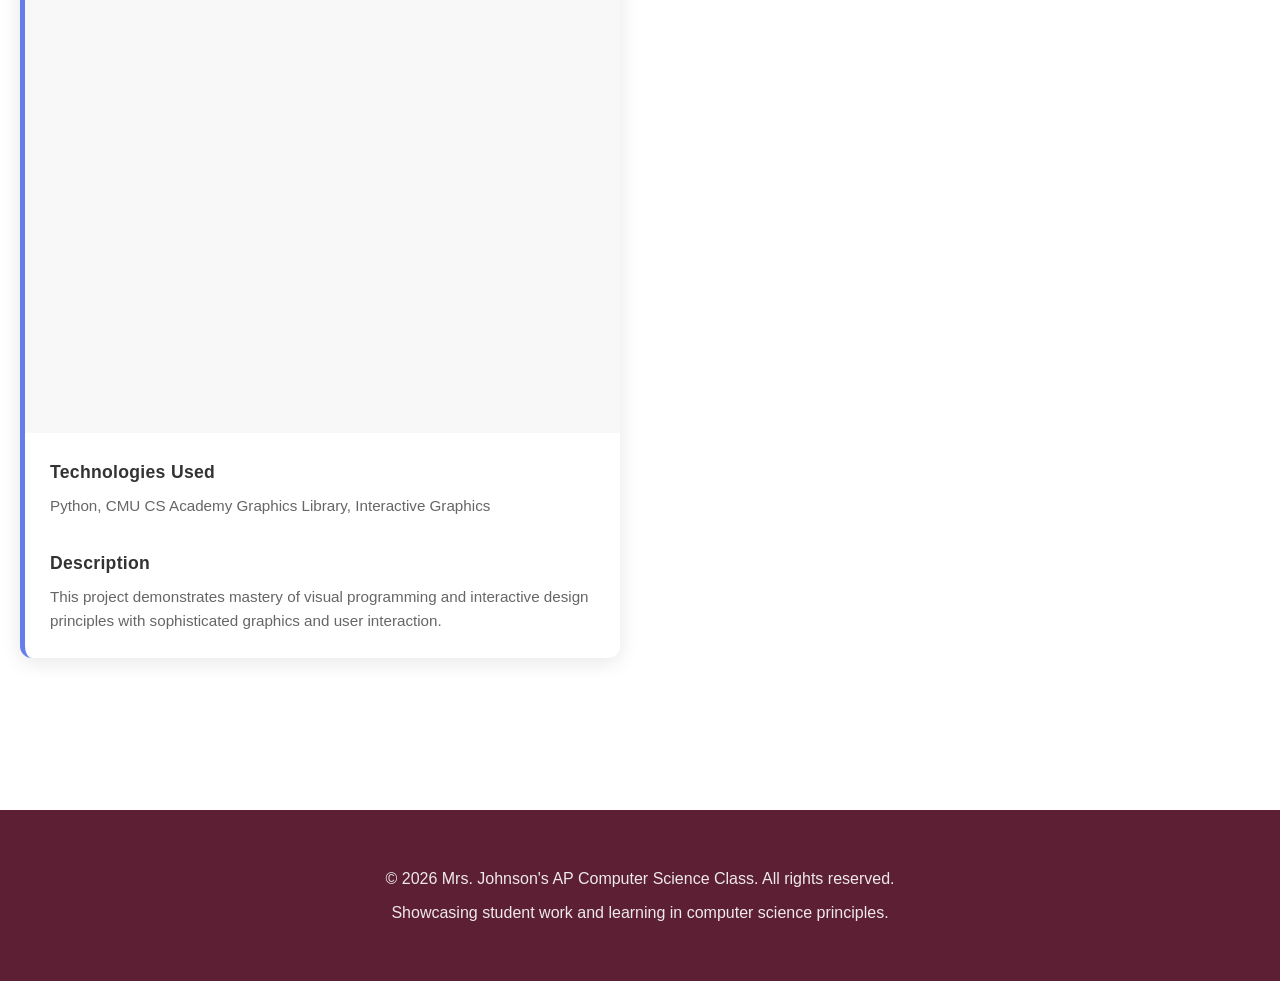
==== commit 5c6103e3: "Add Mile's 3 interactive graphics projects with embed codes to student portfolio" ====
--- a/projects.html
+++ b/projects.html
@@ -441,6 +441,70 @@
                 </section>
             </div>
         </section>
+
+        <!-- Mile's Projects Section -->
+        <section class="student-section">
+            <div class="student-header">
+                <h2>Mile's Projects</h2>
+                <p>10th Grade - AP Computer Science Principles</p>
+            </div>
+
+            <div class="projects-grid">
+                <section class="project">
+                    <div class="project-header">
+                        <h2>Interactive Graphics Project 1</h2>
+                        <p>An interactive graphics project created using CMU CS Academy's Python-based graphics library demonstrating creative programming and visual design.</p>
+                    </div>
+                    <div class="game-container">
+                        <iframe src="https://academy.cs.cmu.edu/sharing/tanDeer948986/embed"
+                                title="Interactive Graphics Project 1"></iframe>
+                    </div>
+                    <div class="project-content">
+                        <h3>Technologies Used</h3>
+                        <p>Python, CMU CS Academy Graphics Library, Interactive Graphics</p>
+
+                        <h3>Description</h3>
+                        <p>This project demonstrates creative programming and visual design skills through interactive animations and user-controlled elements.</p>
+                    </div>
+                </section>
+
+                <section class="project">
+                    <div class="project-header">
+                        <h2>Interactive Graphics Project 2</h2>
+                        <p>Another interactive graphics project showcasing advanced creative programming techniques and interactive visual design.</p>
+                    </div>
+                    <div class="game-container">
+                        <iframe src="https://academy.cs.cmu.edu/sharing/skyBlueMouse756074/embed"
+                                title="Interactive Graphics Project 2"></iframe>
+                    </div>
+                    <div class="project-content">
+                        <h3>Technologies Used</h3>
+                        <p>Python, CMU CS Academy Graphics Library, Interactive Graphics</p>
+
+                        <h3>Description</h3>
+                        <p>This project showcases advanced creative programming techniques and interactive visual design with enhanced interactivity.</p>
+                    </div>
+                </section>
+
+                <section class="project">
+                    <div class="project-header">
+                        <h2>Interactive Graphics Project 3</h2>
+                        <p>A comprehensive interactive graphics project demonstrating mastery of visual programming and interactive design principles.</p>
+                    </div>
+                    <div class="game-container">
+                        <iframe src="https://academy.cs.cmu.edu/sharing/powderBlueGoldfish460011/embed"
+                                title="Interactive Graphics Project 3"></iframe>
+                    </div>
+                    <div class="project-content">
+                        <h3>Technologies Used</h3>
+                        <p>Python, CMU CS Academy Graphics Library, Interactive Graphics</p>
+
+                        <h3>Description</h3>
+                        <p>This project demonstrates mastery of visual programming and interactive design principles with sophisticated graphics and user interaction.</p>
+                    </div>
+                </section>
+            </div>
+        </section>
     </main>
 
     <footer>
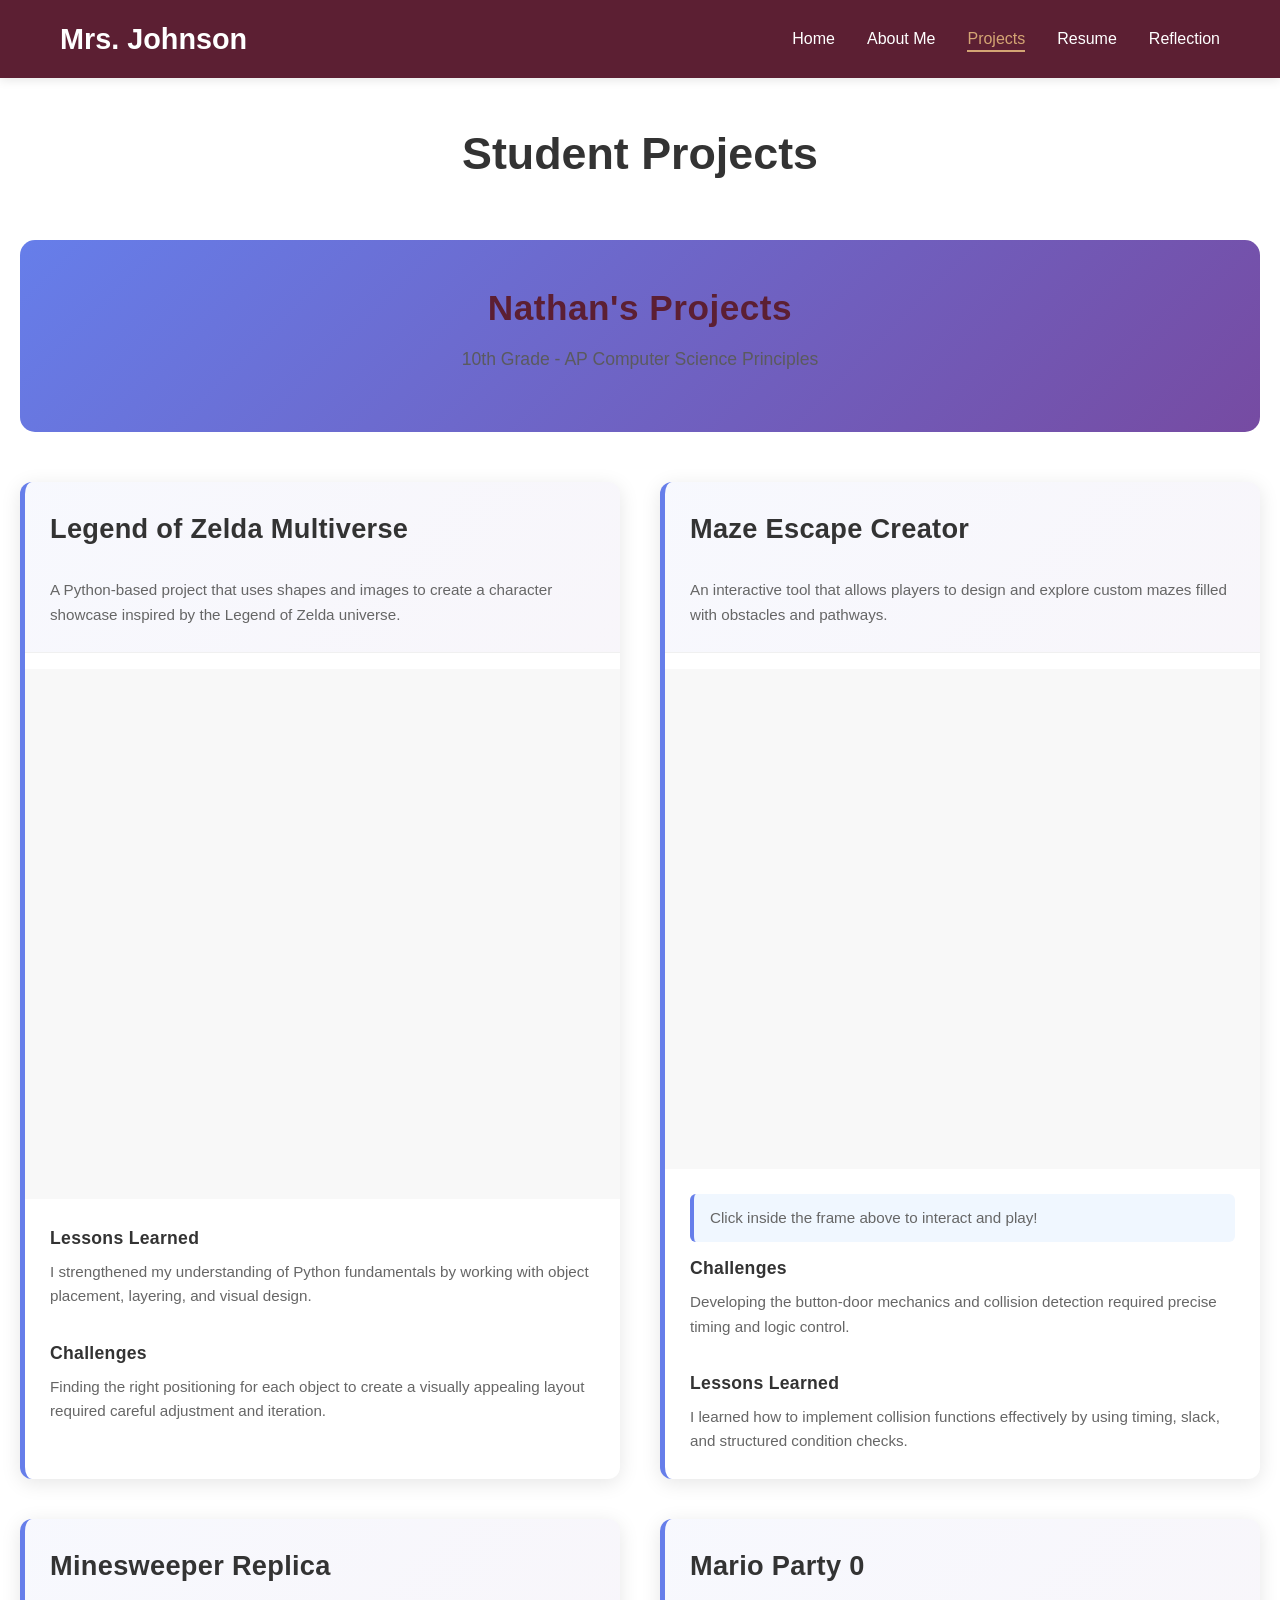
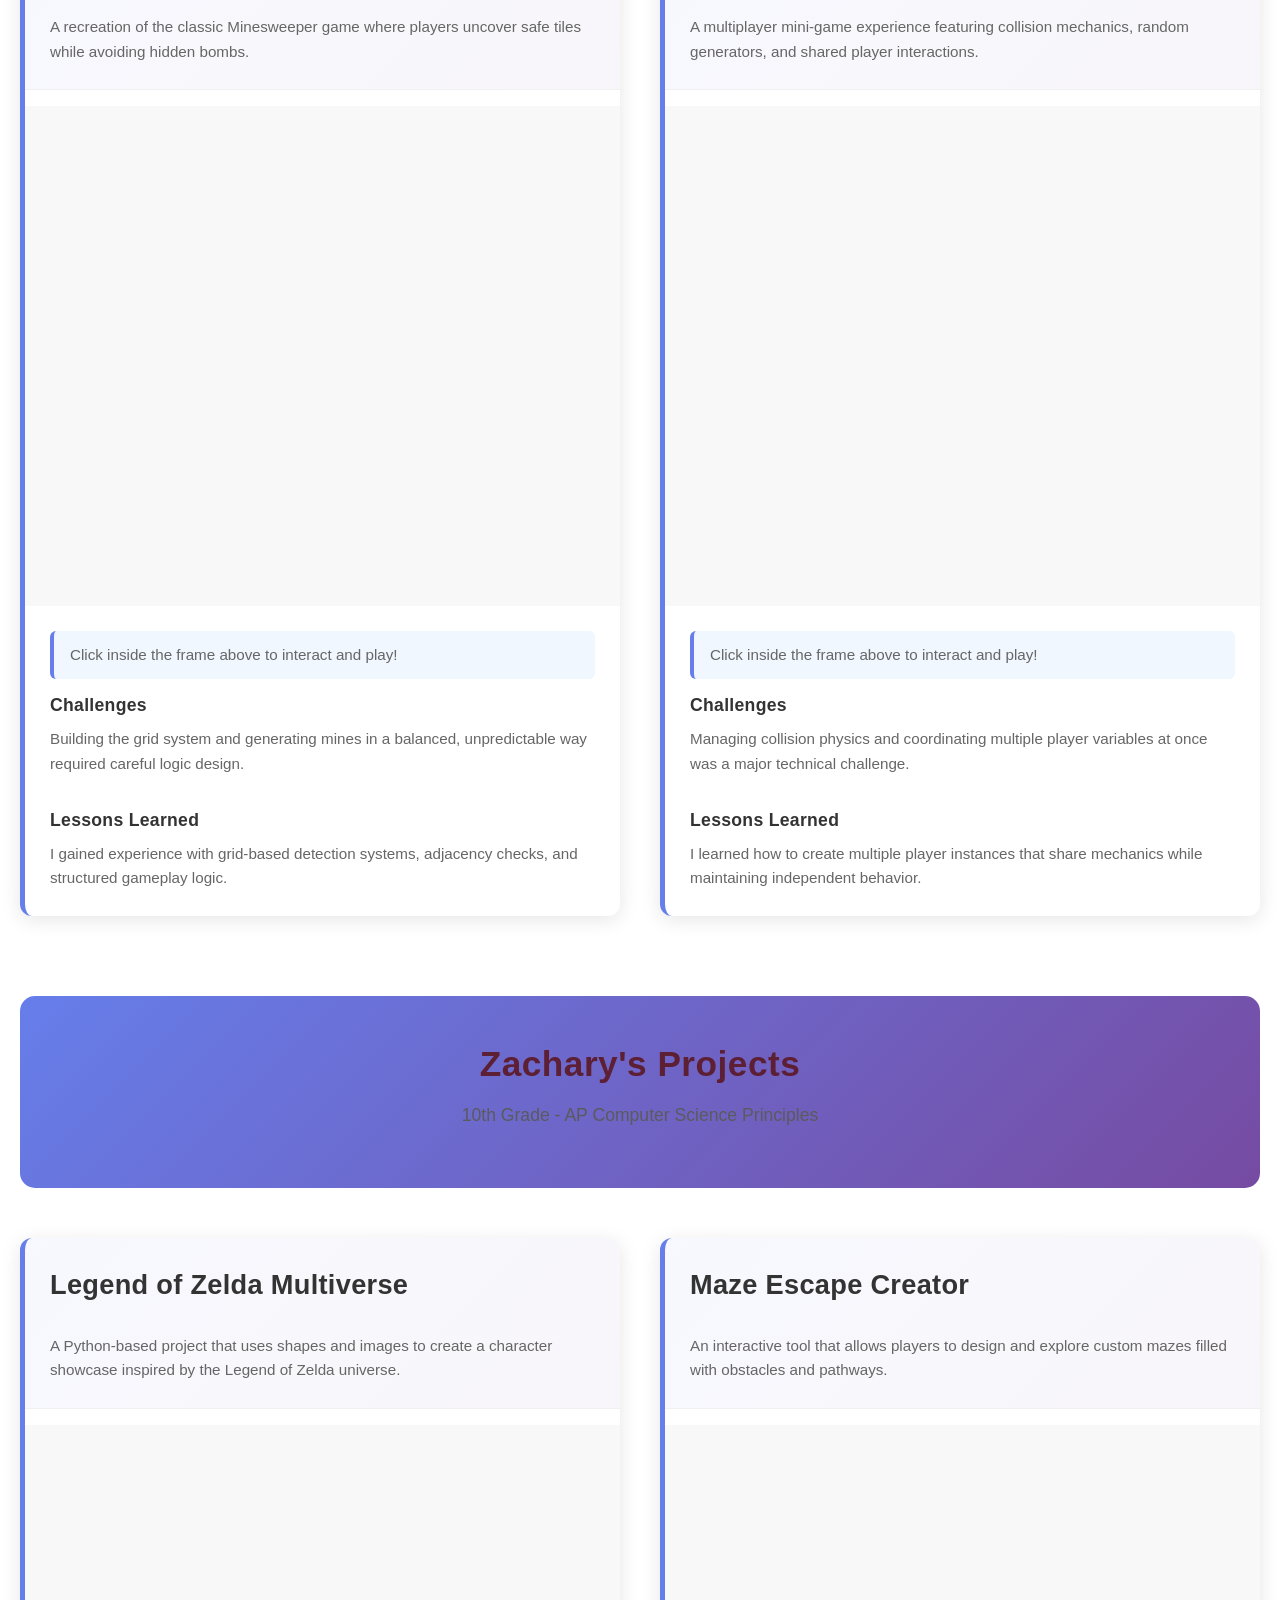
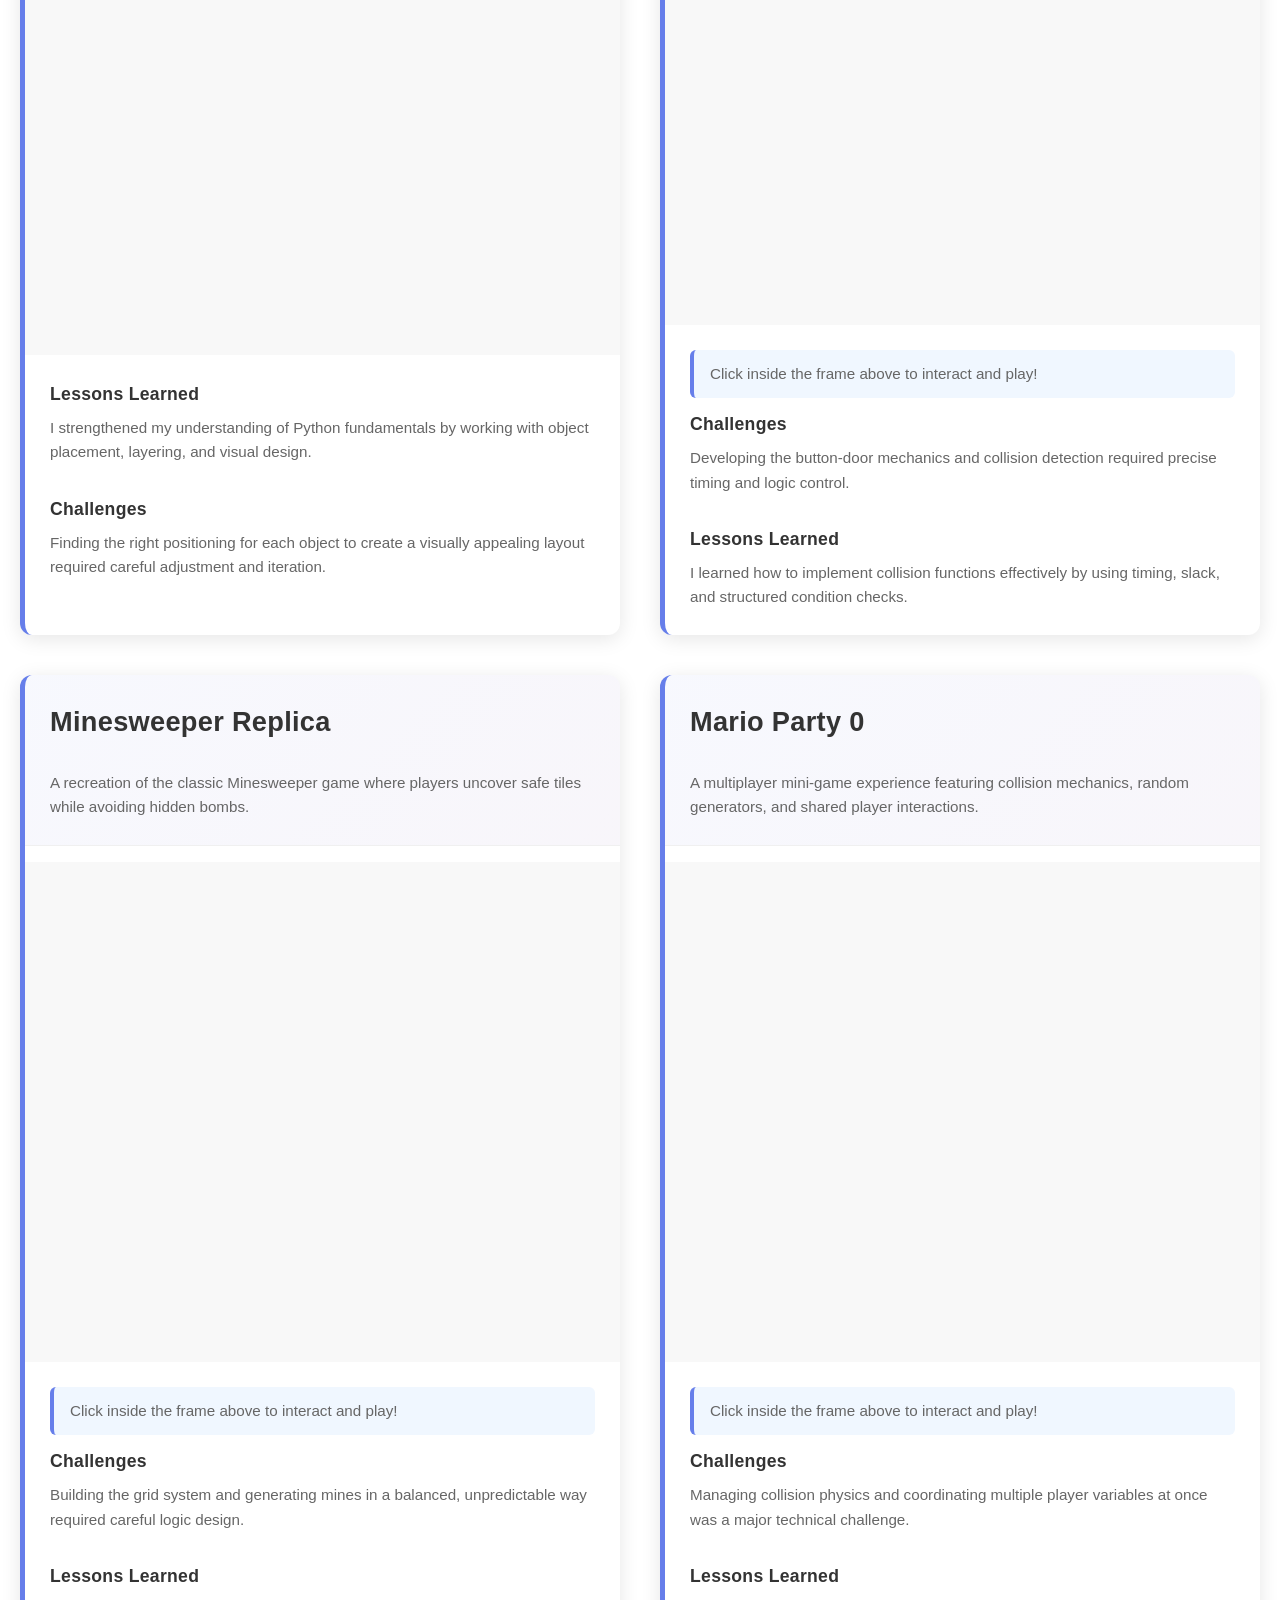
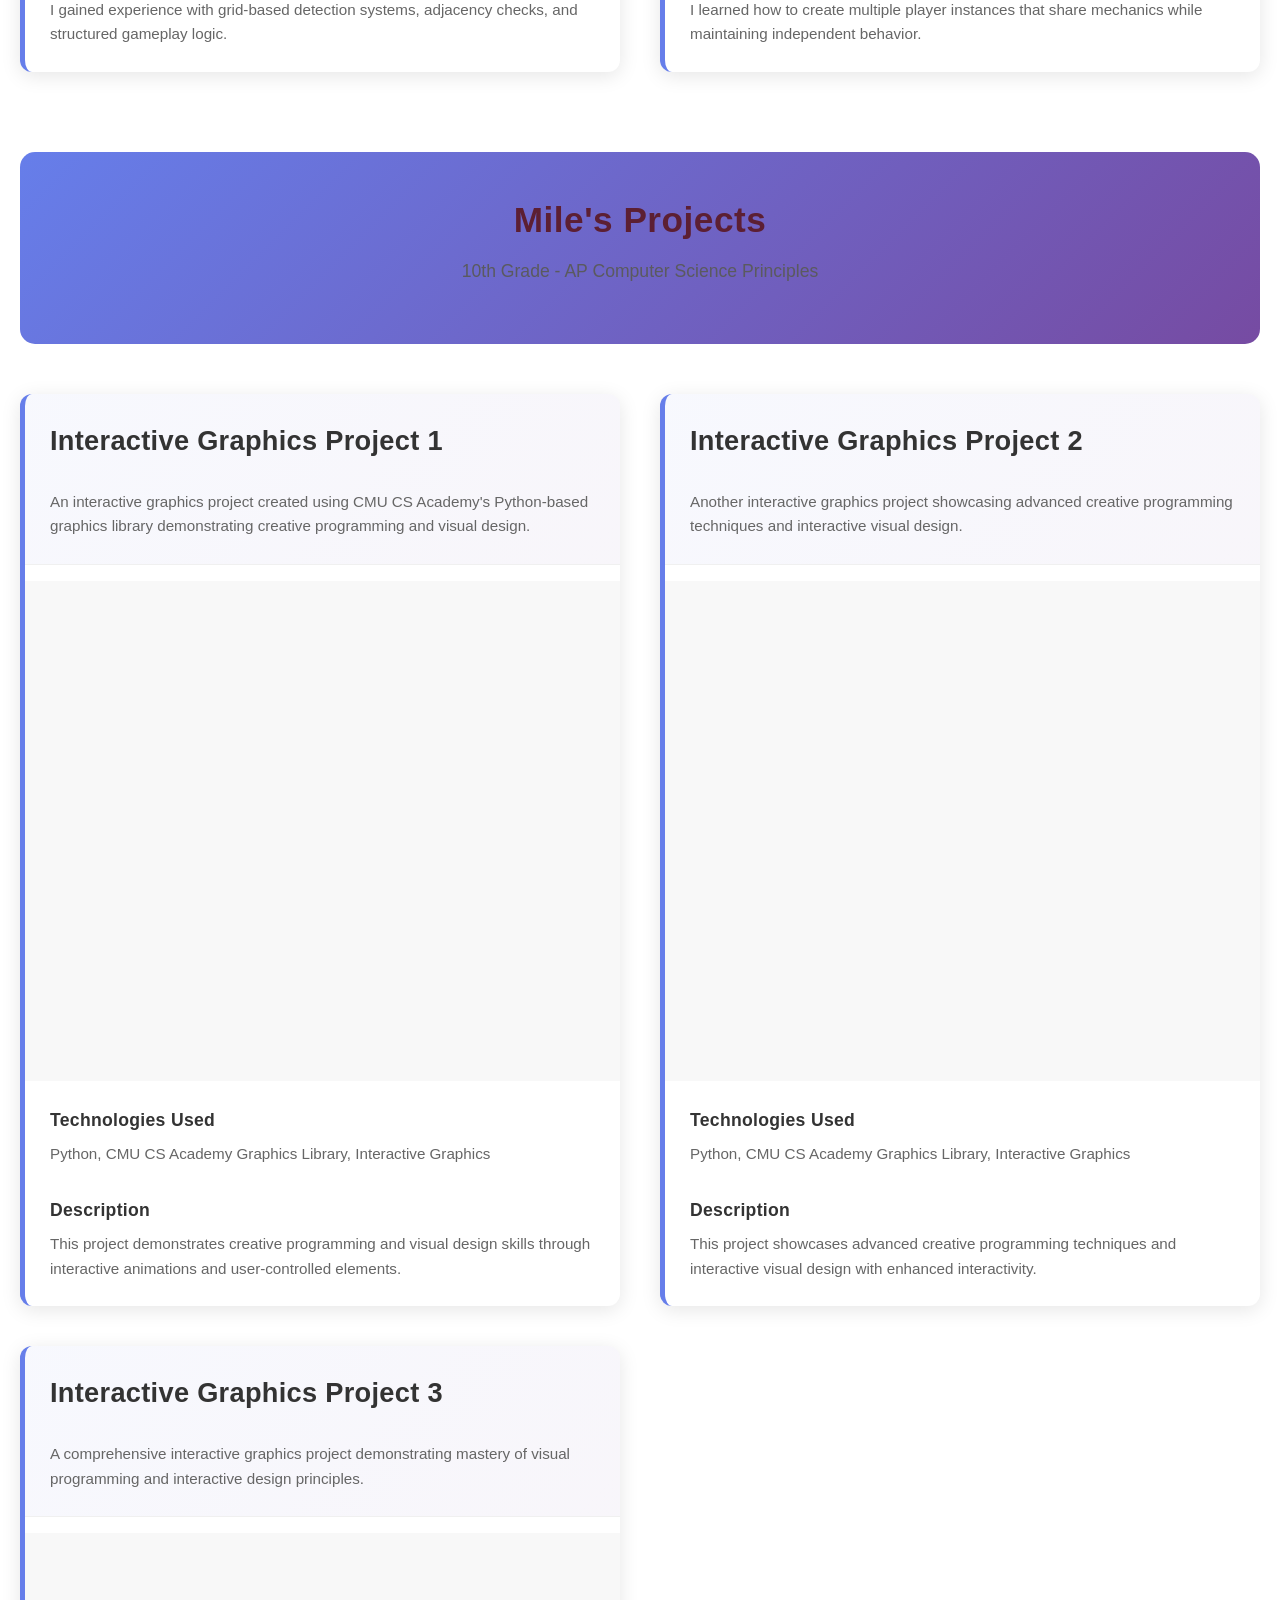
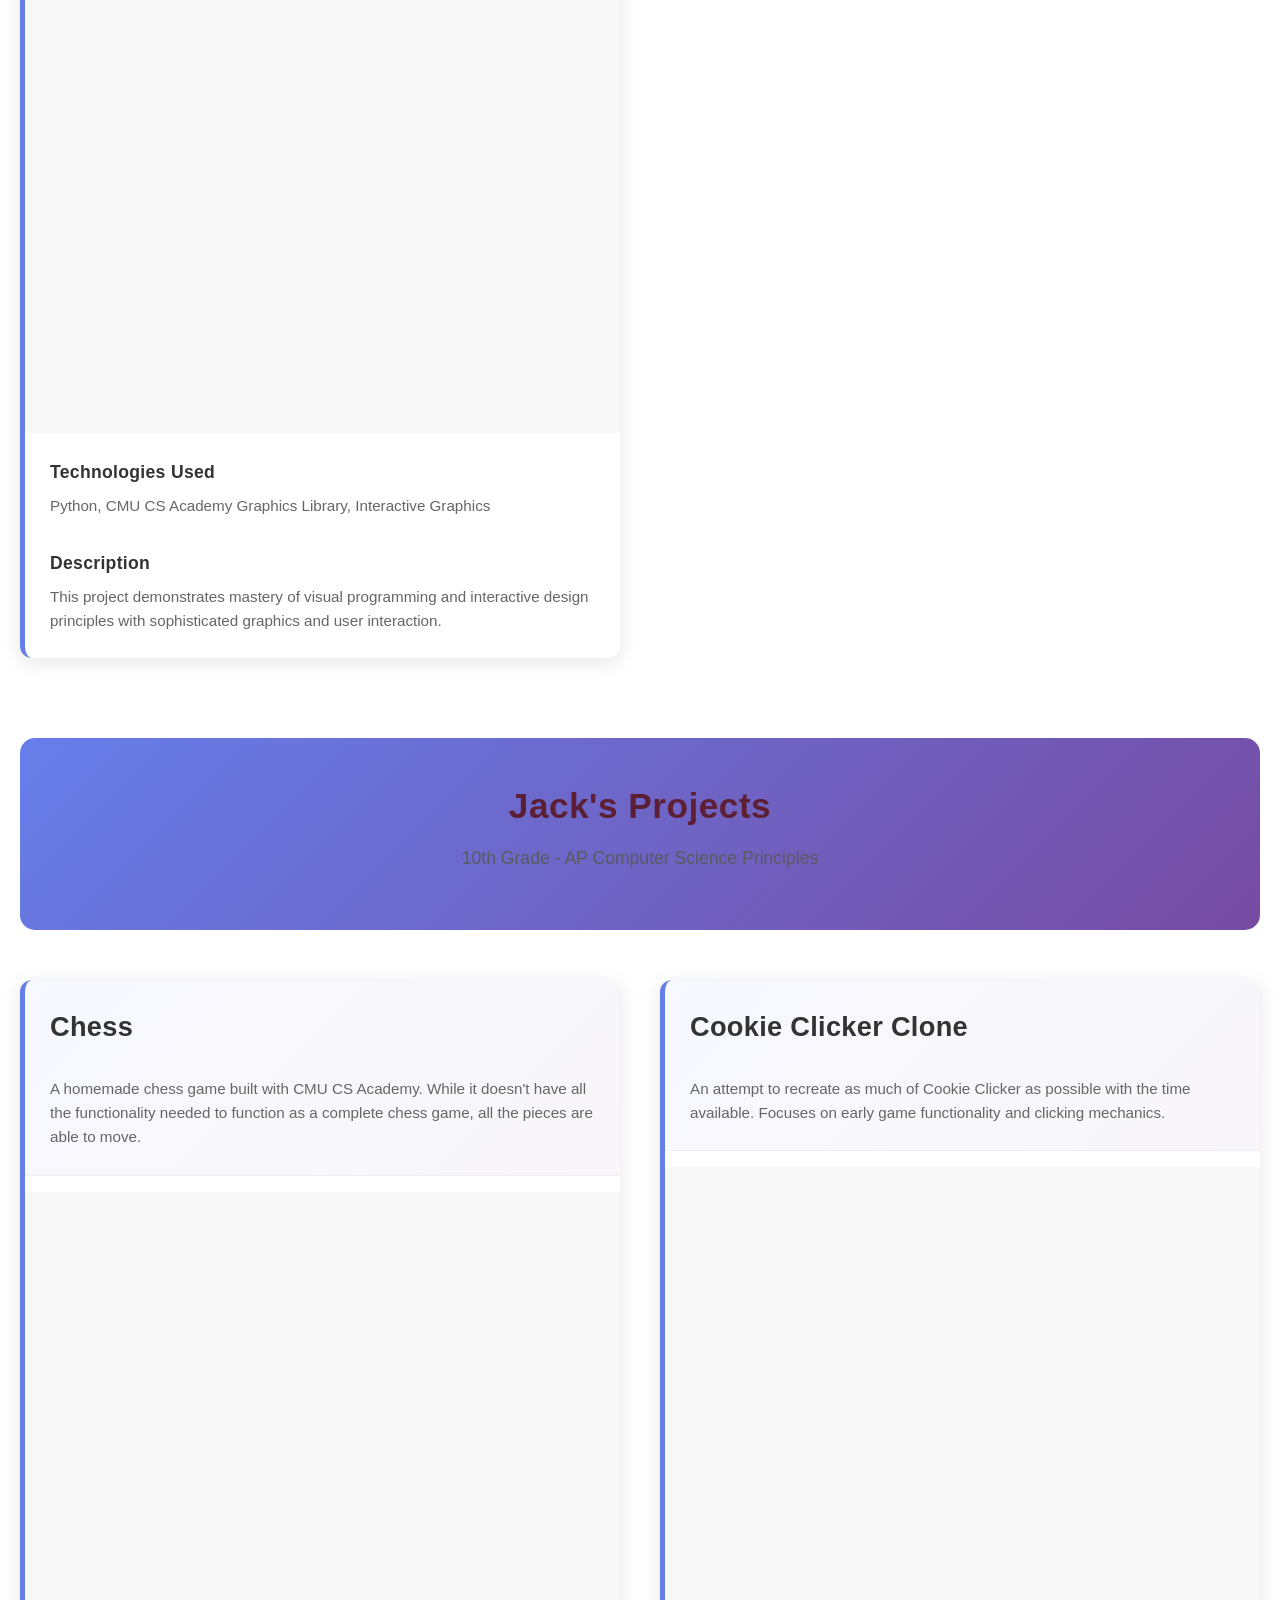
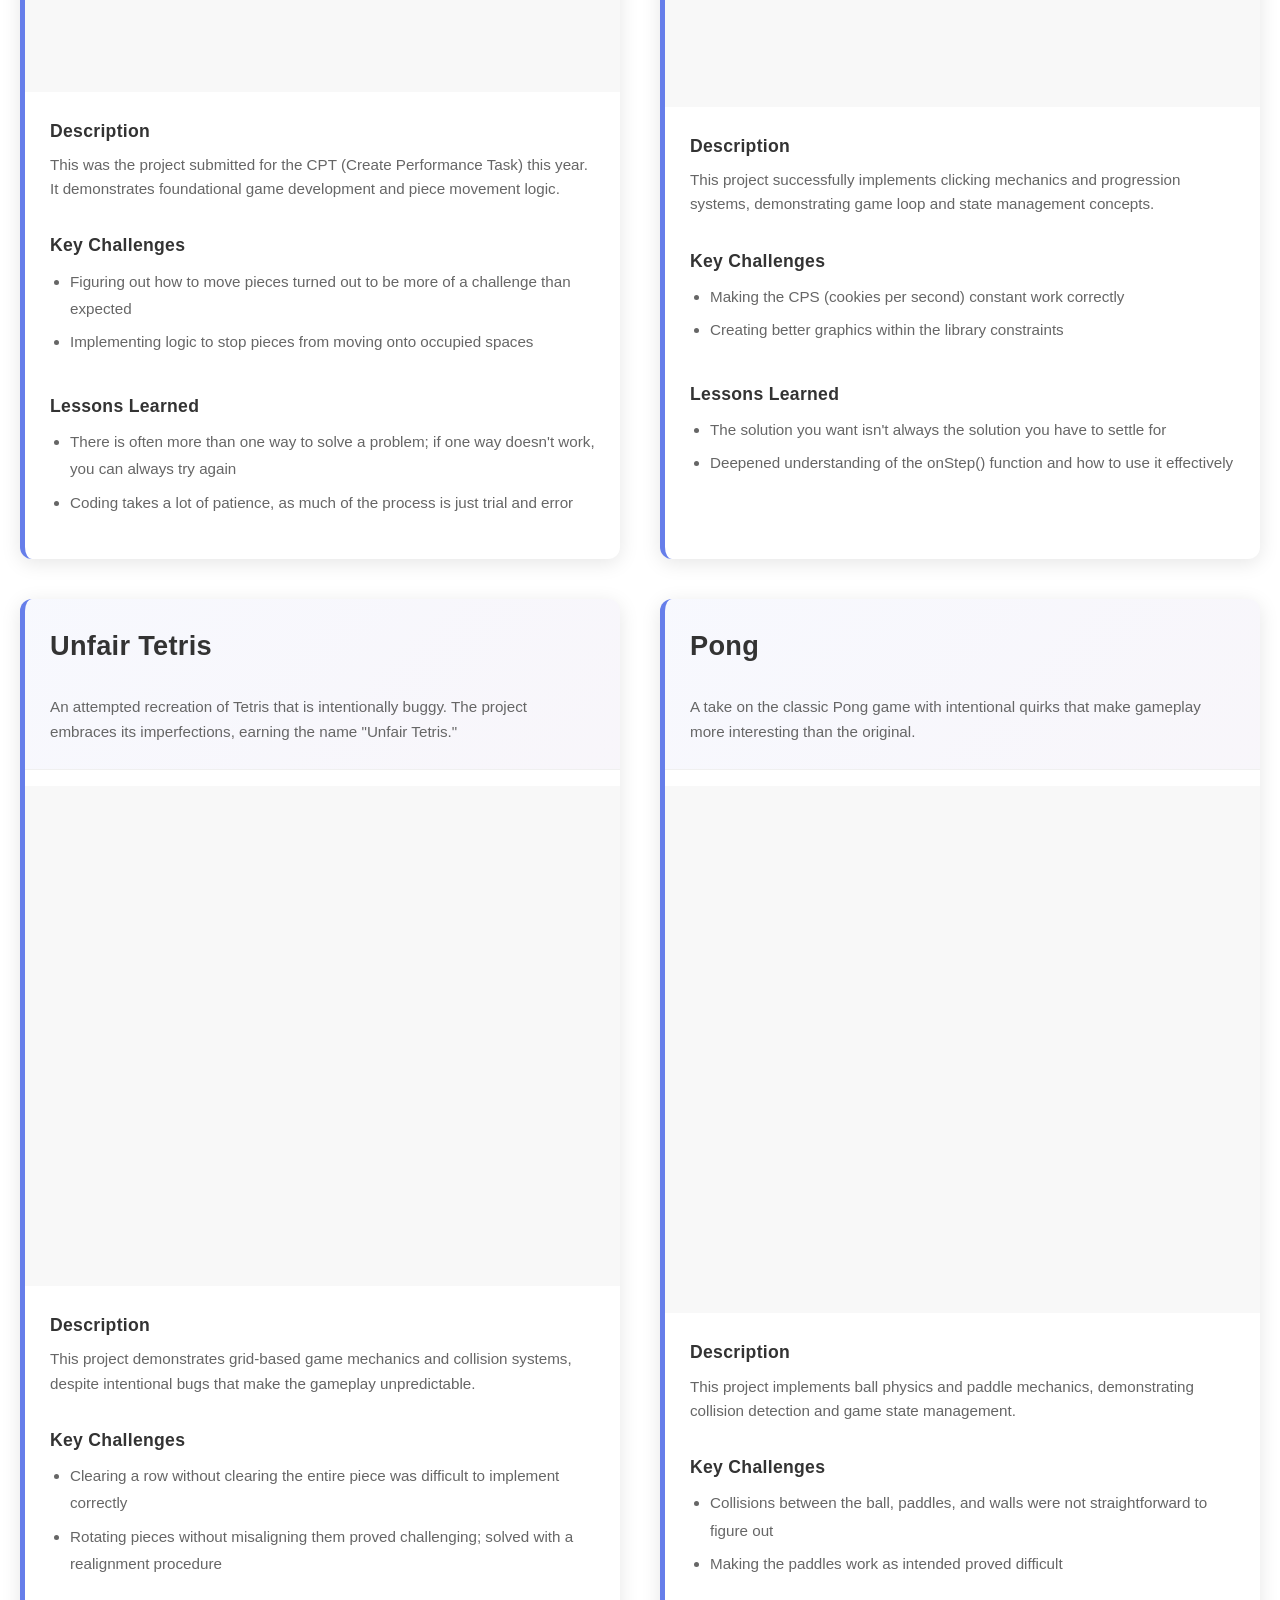
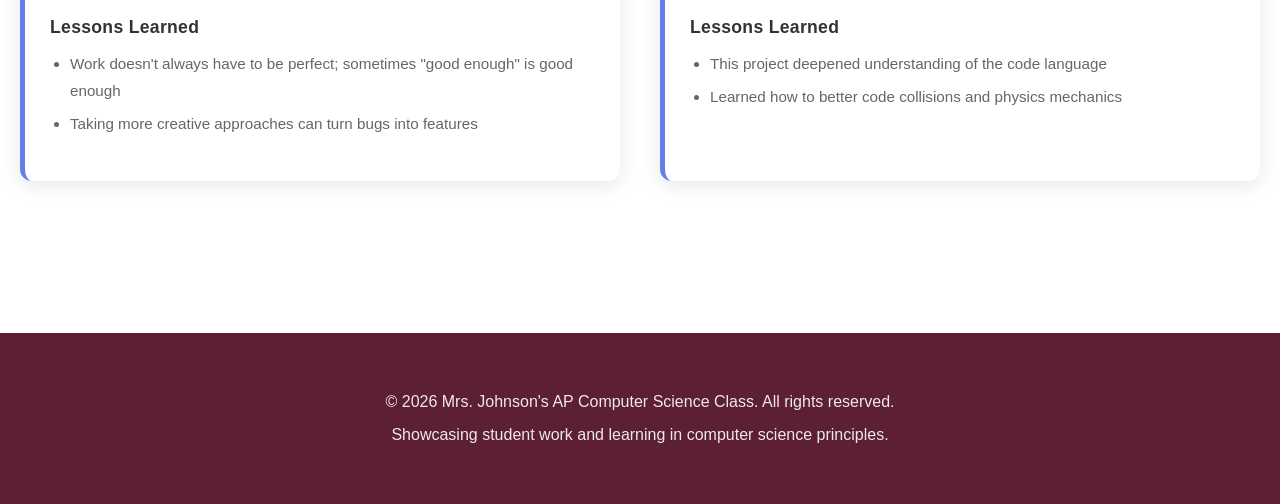
==== commit d2da2034: "Add Jack's 4 game projects to student portfolio" ====
--- a/projects.html
+++ b/projects.html
@@ -146,6 +146,19 @@
             margin-bottom: 12px;
             font-size: 0.95rem;
             font-weight: 300;
+        }
+
+        .project ul {
+            color: #666;
+            line-height: 1.8;
+            font-size: 0.95rem;
+            font-weight: 300;
+            margin: 0 0 12px 0;
+            padding-left: 20px;
+        }
+
+        .project ul li {
+            margin-bottom: 6px;
         }
 
         .project p:last-child {
@@ -505,6 +518,124 @@
                 </section>
             </div>
         </section>
+
+        <!-- Jack's Projects Section -->
+        <section class="student-section">
+            <div class="student-header">
+                <h2>Jack's Projects</h2>
+                <p>10th Grade - AP Computer Science Principles</p>
+            </div>
+
+            <div class="projects-grid">
+                <section class="project">
+                    <div class="project-header">
+                        <h2>Chess</h2>
+                        <p>A homemade chess game built with CMU CS Academy. While it doesn't have all the functionality needed to function as a complete chess game, all the pieces are able to move.</p>
+                    </div>
+                    <div class="game-container">
+                        <iframe src="https://academy.cs.cmu.edu/sharing/greyMouse241089/embed"
+                                title="Chess Game"></iframe>
+                    </div>
+                    <div class="project-content">
+                        <h3>Description</h3>
+                        <p>This was the project submitted for the CPT (Create Performance Task) this year. It demonstrates foundational game development and piece movement logic.</p>
+
+                        <h3>Key Challenges</h3>
+                        <ul>
+                            <li>Figuring out how to move pieces turned out to be more of a challenge than expected</li>
+                            <li>Implementing logic to stop pieces from moving onto occupied spaces</li>
+                        </ul>
+
+                        <h3>Lessons Learned</h3>
+                        <ul>
+                            <li>There is often more than one way to solve a problem; if one way doesn't work, you can always try again</li>
+                            <li>Coding takes a lot of patience, as much of the process is just trial and error</li>
+                        </ul>
+                    </div>
+                </section>
+
+                <section class="project">
+                    <div class="project-header">
+                        <h2>Cookie Clicker Clone</h2>
+                        <p>An attempt to recreate as much of Cookie Clicker as possible with the time available. Focuses on early game functionality and clicking mechanics.</p>
+                    </div>
+                    <div class="game-container">
+                        <iframe src="https://academy.cs.cmu.edu/sharing/violetZebra089455/embed"
+                                title="Cookie Clicker Game"></iframe>
+                    </div>
+                    <div class="project-content">
+                        <h3>Description</h3>
+                        <p>This project successfully implements clicking mechanics and progression systems, demonstrating game loop and state management concepts.</p>
+
+                        <h3>Key Challenges</h3>
+                        <ul>
+                            <li>Making the CPS (cookies per second) constant work correctly</li>
+                            <li>Creating better graphics within the library constraints</li>
+                        </ul>
+
+                        <h3>Lessons Learned</h3>
+                        <ul>
+                            <li>The solution you want isn't always the solution you have to settle for</li>
+                            <li>Deepened understanding of the onStep() function and how to use it effectively</li>
+                        </ul>
+                    </div>
+                </section>
+
+                <section class="project">
+                    <div class="project-header">
+                        <h2>Unfair Tetris</h2>
+                        <p>An attempted recreation of Tetris that is intentionally buggy. The project embraces its imperfections, earning the name "Unfair Tetris."</p>
+                    </div>
+                    <div class="game-container">
+                        <iframe src="https://academy.cs.cmu.edu/sharing/blackBee101759/embed"
+                                title="Unfair Tetris Game"></iframe>
+                    </div>
+                    <div class="project-content">
+                        <h3>Description</h3>
+                        <p>This project demonstrates grid-based game mechanics and collision systems, despite intentional bugs that make the gameplay unpredictable.</p>
+
+                        <h3>Key Challenges</h3>
+                        <ul>
+                            <li>Clearing a row without clearing the entire piece was difficult to implement correctly</li>
+                            <li>Rotating pieces without misaligning them proved challenging; solved with a realignment procedure</li>
+                        </ul>
+
+                        <h3>Lessons Learned</h3>
+                        <ul>
+                            <li>Work doesn't always have to be perfect; sometimes "good enough" is good enough</li>
+                            <li>Taking more creative approaches can turn bugs into features</li>
+                        </ul>
+                    </div>
+                </section>
+
+                <section class="project">
+                    <div class="project-header">
+                        <h2>Pong</h2>
+                        <p>A take on the classic Pong game with intentional quirks that make gameplay more interesting than the original.</p>
+                    </div>
+                    <div class="game-container">
+                        <iframe src="https://academy.cs.cmu.edu/sharing/snowTiger676331/embed"
+                                title="Pong Game"></iframe>
+                    </div>
+                    <div class="project-content">
+                        <h3>Description</h3>
+                        <p>This project implements ball physics and paddle mechanics, demonstrating collision detection and game state management.</p>
+
+                        <h3>Key Challenges</h3>
+                        <ul>
+                            <li>Collisions between the ball, paddles, and walls were not straightforward to figure out</li>
+                            <li>Making the paddles work as intended proved difficult</li>
+                        </ul>
+
+                        <h3>Lessons Learned</h3>
+                        <ul>
+                            <li>This project deepened understanding of the code language</li>
+                            <li>Learned how to better code collisions and physics mechanics</li>
+                        </ul>
+                    </div>
+                </section>
+            </div>
+        </section>
     </main>
 
     <footer>
